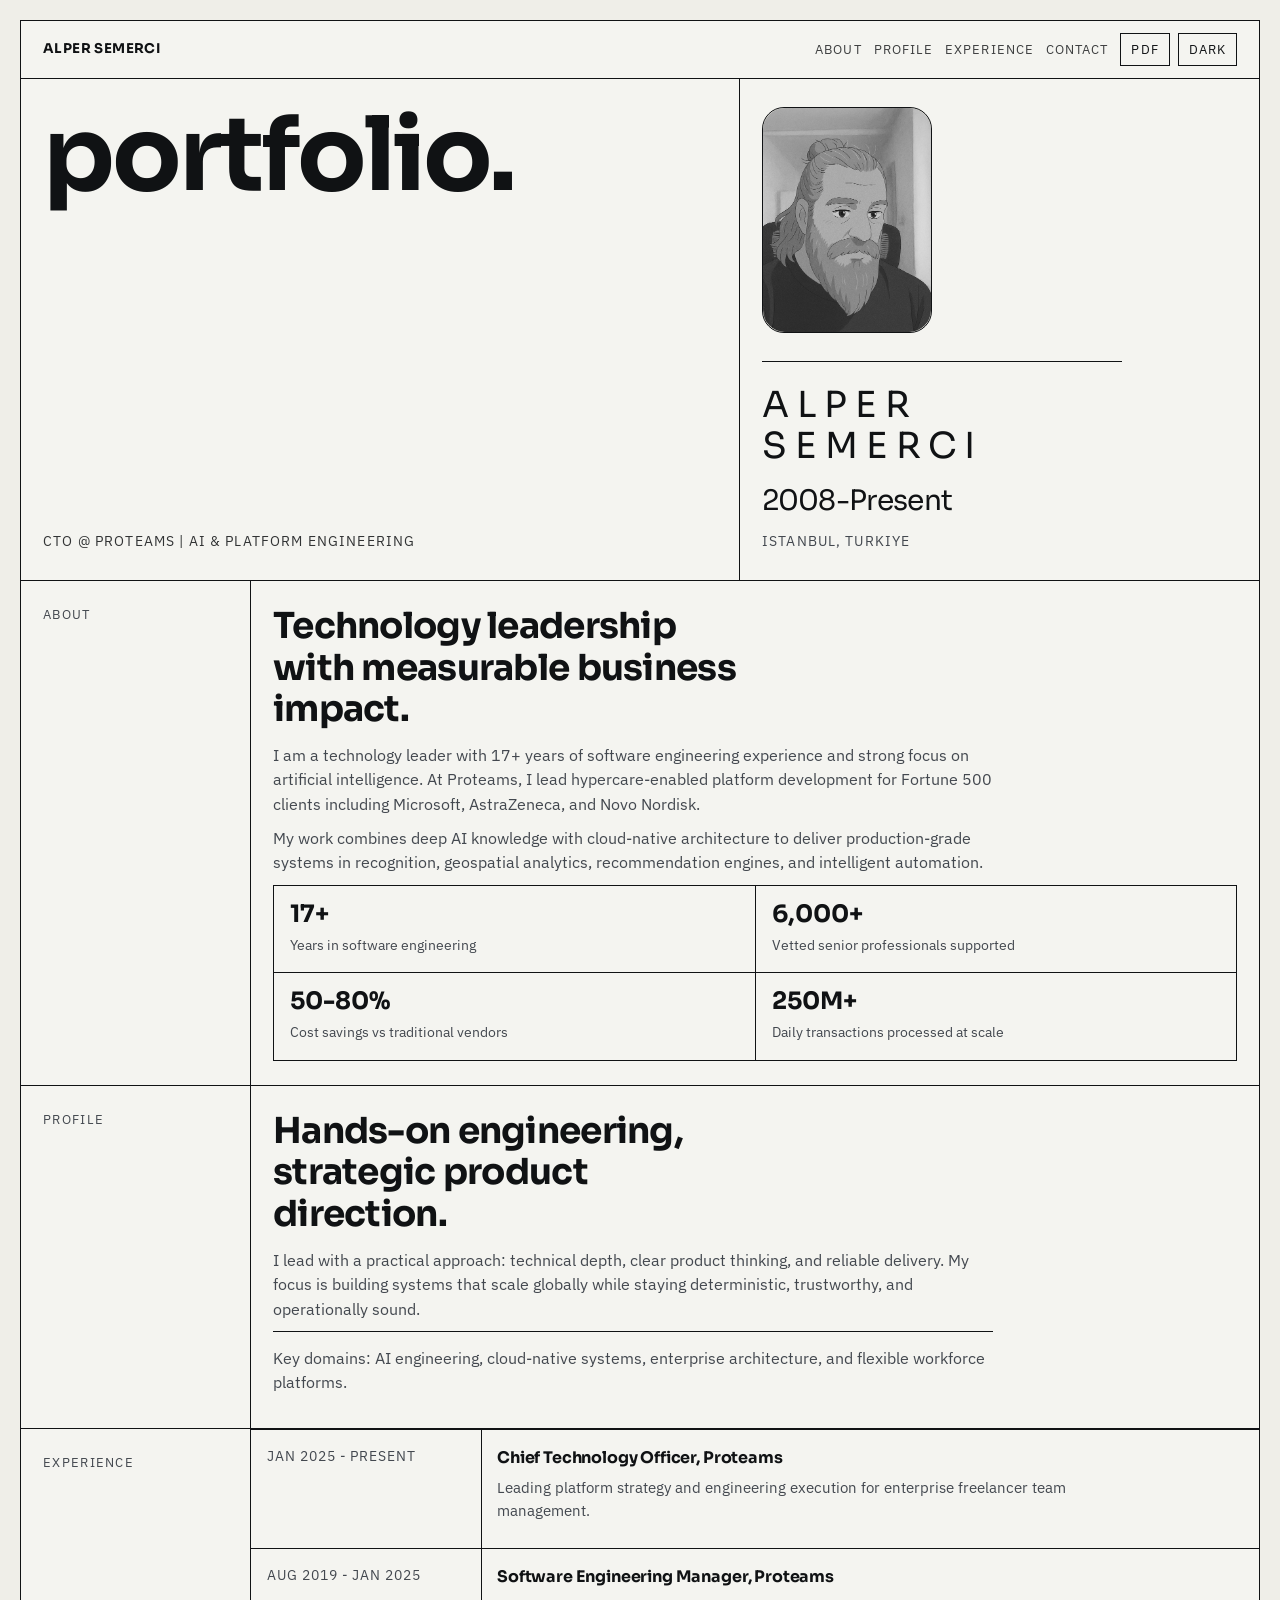
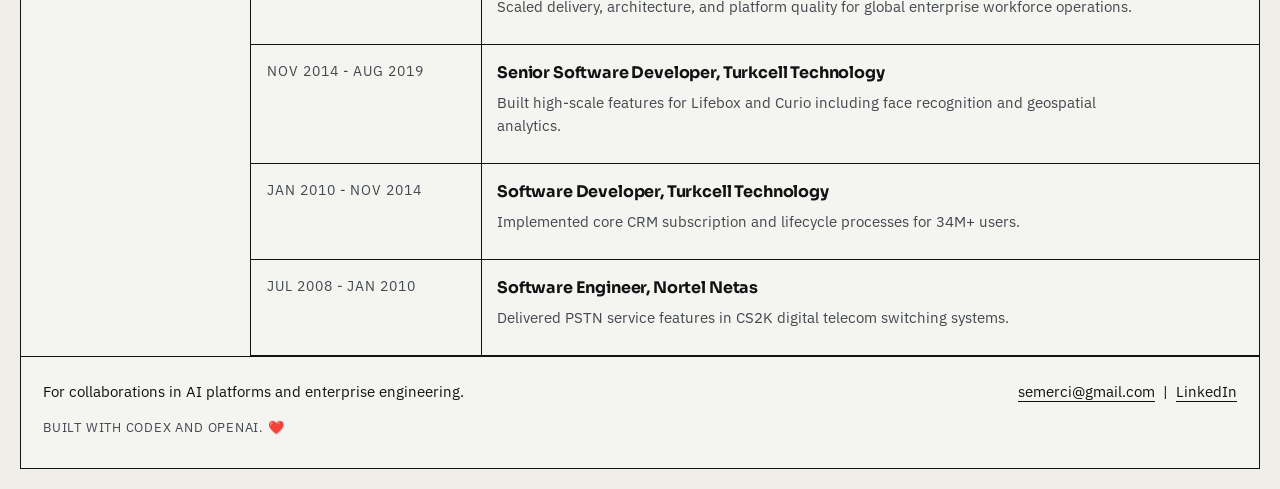
==== index.html @ f52d8f0b "feat: Add PDF download button and enhance print styles for better layout" ====
<!doctype html>
<html lang="en">
<head>
  <meta charset="UTF-8" />
  <meta name="viewport" content="width=device-width, initial-scale=1.0" />
  <title>Alper Semerci | Portfolio</title>
  <meta name="description" content="Minimal portfolio of Alper Semerci, CTO at Proteams." />
  <link rel="preconnect" href="https://fonts.googleapis.com" />
  <link rel="preconnect" href="https://fonts.gstatic.com" crossorigin />
  <link href="https://fonts.googleapis.com/css2?family=Sora:wght@400;600;700;800&family=IBM+Plex+Sans:wght@400;500;600&display=swap" rel="stylesheet" />
  <style>
    :root {
      color-scheme: light;
      --bg: #efeee8;
      --ink: #101214;
      --muted: #43484f;
      --line: #101214;
      --panel: rgba(255, 255, 255, 0.32);
      --photo-bg: #d5d4ce;
      --max: 1280px;
      --pad: 22px;
    }

    html[data-theme="dark"] {
      color-scheme: dark;
      --bg: #1a1d21;
      --ink: #f2f3f5;
      --muted: #c1c7d0;
      --line: rgba(242, 243, 245, 0.78);
      --panel: rgba(31, 34, 38, 0.9);
      --photo-bg: #2a2f35;
    }

    * {
      box-sizing: border-box;
      margin: 0;
      padding: 0;
      border-radius: 0 !important;
    }

    html,
    body {
      scroll-behavior: smooth;
    }

    body {
      background: var(--bg);
      color: var(--ink);
      font-family: "IBM Plex Sans", sans-serif;
      line-height: 1.55;
      padding: 20px;
      transition: background-color 0.25s ease, color 0.25s ease;
    }

    a {
      color: inherit;
    }

    .site {
      max-width: var(--max);
      margin: 0 auto;
      border: 1px solid var(--line);
      background: var(--panel);
      transition: background-color 0.25s ease, border-color 0.25s ease;
    }

    .topbar {
      display: flex;
      justify-content: space-between;
      align-items: center;
      gap: 14px;
      border-bottom: 1px solid var(--line);
      padding: 12px var(--pad);
      font-size: 0.84rem;
      text-transform: uppercase;
      letter-spacing: 0.08em;
      transition: border-color 0.25s ease;
    }

    .brand {
      font-family: "Sora", sans-serif;
      font-weight: 700;
      letter-spacing: 0.03em;
    }

    .topbar-right {
      display: flex;
      align-items: center;
      gap: 12px;
      flex-wrap: wrap;
      justify-content: flex-end;
    }

    .topbar-actions {
      display: flex;
      align-items: center;
      gap: 8px;
    }

    .nav {
      display: flex;
      gap: 12px;
      flex-wrap: wrap;
    }

    .nav a {
      text-decoration: none;
      opacity: 0.8;
    }

    .nav a:hover {
      opacity: 1;
      text-decoration: underline;
      text-underline-offset: 4px;
    }

    .theme-toggle {
      border: 1px solid var(--line);
      background: transparent;
      color: var(--ink);
      font: inherit;
      text-transform: uppercase;
      letter-spacing: 0.08em;
      padding: 5px 10px;
      cursor: pointer;
      transition: opacity 0.2s ease, border-color 0.25s ease, color 0.25s ease;
    }

    .theme-toggle:hover {
      opacity: 0.72;
    }

    .hero {
      display: grid;
      grid-template-columns: 58% 42%;
      min-height: clamp(420px, 54vh, 620px);
    }

    .hero-left,
    .hero-right {
      padding: 28px var(--pad);
      display: flex;
      flex-direction: column;
    }

    .hero-left {
      justify-content: space-between;
      gap: 20px;
    }

    .hero-title {
      font-family: "Sora", sans-serif;
      font-size: clamp(2.9rem, 8vw, 7.2rem);
      line-height: 0.95;
      letter-spacing: -0.03em;
      max-width: 7ch;
    }

    .hero-sub {
      font-size: 0.9rem;
      text-transform: uppercase;
      letter-spacing: 0.08em;
      opacity: 0.85;
    }

    .hero-right {
      border-left: 1px solid var(--line);
      justify-content: flex-start;
      gap: 28px;
      transition: border-color 0.25s ease;
    }

    .hero-photo {
      width: min(170px, 100%);
      border: 1px solid var(--line);
      background: var(--photo-bg);
      margin: 0;
      overflow: hidden;
      border-radius: 22px !important;
      transition: border-color 0.25s ease, background-color 0.25s ease;
    }

    .hero-photo img {
      display: block;
      width: 100%;
      aspect-ratio: 3 / 4;
      object-fit: cover;
      filter: grayscale(100%);
      cursor: pointer;
      border-radius: 22px !important;
    }

    .hero-meta {
      border-top: 1px solid var(--line);
      padding-top: 22px;
      width: min(360px, 100%);
      transition: border-color 0.25s ease;
    }

    .hero-name {
      font-family: "Sora", sans-serif;
      font-size: clamp(1.4rem, 2.8vw, 2.35rem);
      line-height: 1.16;
      letter-spacing: 0.22em;
      margin-bottom: 12px;
    }

    .hero-years {
      font-family: "Sora", sans-serif;
      font-size: clamp(1.4rem, 2.2vw, 2rem);
      margin-bottom: 8px;
      letter-spacing: -0.03em;
    }

    .hero-loc {
      font-size: 0.88rem;
      text-transform: uppercase;
      letter-spacing: 0.08em;
      color: var(--muted);
      transition: color 0.25s ease;
    }

    .section {
      border-top: 1px solid var(--line);
      display: grid;
      grid-template-columns: 230px 1fr;
      min-height: 220px;
      transition: border-color 0.25s ease;
    }

    .section-label {
      border-right: 1px solid var(--line);
      padding: 24px var(--pad);
      font-size: 0.82rem;
      text-transform: uppercase;
      letter-spacing: 0.1em;
      color: var(--muted);
      transition: border-color 0.25s ease, color 0.25s ease;
    }

    .section-content {
      padding: 24px var(--pad);
    }

    .section-content h2 {
      font-family: "Sora", sans-serif;
      font-size: clamp(1.3rem, 2.8vw, 2.4rem);
      line-height: 1.15;
      margin-bottom: 14px;
      letter-spacing: -0.02em;
      max-width: 18ch;
    }

    .section-content p {
      max-width: 72ch;
      color: var(--muted);
      margin-bottom: 10px;
      font-size: 0.98rem;
      transition: color 0.25s ease;
    }

    .photo-note {
      border-top: 1px solid var(--line);
      padding-top: 14px;
      font-size: 0.92rem;
      color: var(--muted);
      transition: border-color 0.25s ease, color 0.25s ease;
    }

    .impact {
      display: grid;
      grid-template-columns: repeat(2, minmax(0, 1fr));
      border-left: 1px solid var(--line);
      border-top: 1px solid var(--line);
      margin-top: 8px;
      transition: border-color 0.25s ease;
    }

    .impact div {
      border-right: 1px solid var(--line);
      border-bottom: 1px solid var(--line);
      padding: 16px;
      transition: border-color 0.25s ease;
    }

    .impact strong {
      display: block;
      font-family: "Sora", sans-serif;
      font-size: 1.5rem;
      line-height: 1;
      margin-bottom: 6px;
    }

    .impact span {
      font-size: 0.87rem;
      color: var(--muted);
      transition: color 0.25s ease;
    }

    .timeline {
      border-top: 1px solid var(--line);
      position: relative;
      transition: border-color 0.25s ease;
    }

    .timeline::before {
      content: "";
      position: absolute;
      top: 0;
      bottom: 0;
      left: 230px;
      width: 1px;
      background: var(--line);
      pointer-events: none;
      transition: background-color 0.25s ease;
    }

    .job {
      display: grid;
      grid-template-columns: 230px 1fr;
      border-bottom: 1px solid var(--line);
      transition: border-color 0.25s ease;
    }

    .job-time {
      padding: 16px;
      font-size: 0.85rem;
      color: var(--muted);
      text-transform: uppercase;
      letter-spacing: 0.07em;
      transition: border-color 0.25s ease, color 0.25s ease;
    }

    .job-body {
      padding: 16px;
    }

    .job-body h3 {
      font-family: "Sora", sans-serif;
      font-size: 1rem;
      margin-bottom: 5px;
      letter-spacing: -0.01em;
    }

    .job-body p {
      color: var(--muted);
      font-size: 0.93rem;
      transition: color 0.25s ease;
    }

    .footer {
      border-top: 1px solid var(--line);
      padding: 24px var(--pad) 30px;
      display: flex;
      justify-content: space-between;
      gap: 10px;
      flex-wrap: wrap;
      font-size: 0.92rem;
      transition: border-color 0.25s ease;
    }

    .footer a {
      text-decoration: none;
      border-bottom: 1px solid var(--line);
      transition: border-color 0.25s ease;
    }

    .footer a:hover {
      opacity: 0.7;
    }

    .footer-note {
      width: 100%;
      margin-top: 4px;
      font-size: 0.82rem;
      color: var(--muted);
      text-transform: uppercase;
      letter-spacing: 0.06em;
      transition: color 0.25s ease;
    }

    @media (max-width: 980px) {
      .hero {
        grid-template-columns: 1fr;
      }

      .hero-right {
        border-left: 0;
        border-top: 1px solid var(--line);
        min-height: auto;
        align-items: flex-start;
      }

      .hero-photo {
        width: min(150px, 100%);
        margin-bottom: 18px;
      }

      .section {
        grid-template-columns: 1fr;
      }

      .section-label {
        border-right: 0;
        border-bottom: 1px solid var(--line);
      }

      .job {
        grid-template-columns: 1fr;
      }

      .timeline::before {
        display: none;
      }

      .job-time {
        border-right: 0;
        border-bottom: 1px solid var(--line);
      }
    }

    @media (max-width: 640px) {
      body {
        padding: 10px;
      }

      .topbar {
        flex-direction: column;
        align-items: flex-start;
      }

      .topbar-right {
        width: 100%;
        justify-content: space-between;
      }

      .impact {
        grid-template-columns: 1fr;
      }

      .hero-title {
        max-width: 10ch;
      }
    }

    @media print {
      :root,
      html[data-theme="dark"] {
        --bg: #ffffff;
        --ink: #000000;
        --muted: #2b2f33;
        --line: #000000;
        --panel: #ffffff;
        --photo-bg: #ffffff;
      }

      body {
        padding: 0;
        background: #ffffff;
      }

      .site {
        max-width: none;
        border: 0;
        background: #ffffff;
      }

      .topbar-right {
        display: none;
      }

      .section {
        break-inside: avoid-page;
        page-break-inside: avoid;
      }

      .section-label {
        break-after: avoid-page;
        page-break-after: avoid;
      }

      .section-content {
        break-before: avoid-page;
        page-break-before: avoid;
      }

      #about {
        break-before: page;
        page-break-before: always;
      }
    }
  </style>
</head>
<body>
  <main class="site">
    <header class="topbar">
      <div class="brand">Alper Semerci</div>
      <div class="topbar-right">
        <nav class="nav" aria-label="Main navigation">
          <a href="#about">About</a>
          <a href="#profile">Profile</a>
          <a href="#experience">Experience</a>
          <a href="#contact">Contact</a>
        </nav>
        <div class="topbar-actions">
          <button id="pdf-download" class="theme-toggle" type="button" aria-label="Download portfolio as PDF">PDF</button>
          <button id="theme-toggle" class="theme-toggle" type="button" aria-label="Switch theme">Dark</button>
        </div>
      </div>
    </header>

    <section class="hero" id="top">
      <div class="hero-left">
        <h1 class="hero-title">portfolio.</h1>
        <p class="hero-sub">CTO @ Proteams | AI & Platform Engineering</p>
      </div>
      <div class="hero-right">
        <figure class="hero-photo">
          <img id="profile-image" src="2F1B37AD4236.PNG" data-reveal-src="1689332889717.jpg" alt="Profile photo of Alper Semerci" />
        </figure>
        <div class="hero-meta">
          <p class="hero-name">ALPER<br/>SEMERCI</p>
          <p class="hero-years">2008-Present</p>
          <p class="hero-loc">Istanbul, Turkiye</p>
        </div>
      </div>
    </section>

    <section class="section" id="about">
      <div class="section-label">About</div>
      <div class="section-content">
        <h2>Technology leadership with measurable business impact.</h2>
        <p>
          I am a technology leader with 17+ years of software engineering experience and strong focus on artificial intelligence.
          At Proteams, I lead hypercare-enabled platform development for Fortune 500 clients including Microsoft, AstraZeneca, and Novo Nordisk.
        </p>
        <p>
          My work combines deep AI knowledge with cloud-native architecture to deliver production-grade systems in recognition,
          geospatial analytics, recommendation engines, and intelligent automation.
        </p>
        <div class="impact" aria-label="Key impact metrics">
          <div><strong>17+</strong><span>Years in software engineering</span></div>
          <div><strong>6,000+</strong><span>Vetted senior professionals supported</span></div>
          <div><strong>50-80%</strong><span>Cost savings vs traditional vendors</span></div>
          <div><strong>250M+</strong><span>Daily transactions processed at scale</span></div>
        </div>
      </div>
    </section>

    <section class="section" id="profile">
      <div class="section-label">Profile</div>
      <div class="section-content">
        <h2>Hands-on engineering, strategic product direction.</h2>
        <p>
          I lead with a practical approach: technical depth, clear product thinking, and reliable delivery.
          My focus is building systems that scale globally while staying deterministic, trustworthy, and operationally sound.
        </p>
        <p class="photo-note">
          Key domains: AI engineering, cloud-native systems, enterprise architecture, and flexible workforce platforms.
        </p>
      </div>
    </section>

    <section class="section" id="experience">
      <div class="section-label">Experience</div>
      <div class="section-content" style="padding:0;">
        <div class="timeline">
          <article class="job">
            <div class="job-time">Jan 2025 - Present</div>
            <div class="job-body">
              <h3>Chief Technology Officer, Proteams</h3>
              <p>Leading platform strategy and engineering execution for enterprise freelancer team management.</p>
            </div>
          </article>
          <article class="job">
            <div class="job-time">Aug 2019 - Jan 2025</div>
            <div class="job-body">
              <h3>Software Engineering Manager, Proteams</h3>
              <p>Scaled delivery, architecture, and platform quality for global enterprise workforce operations.</p>
            </div>
          </article>
          <article class="job">
            <div class="job-time">Nov 2014 - Aug 2019</div>
            <div class="job-body">
              <h3>Senior Software Developer, Turkcell Technology</h3>
              <p>Built high-scale features for Lifebox and Curio including face recognition and geospatial analytics.</p>
            </div>
          </article>
          <article class="job">
            <div class="job-time">Jan 2010 - Nov 2014</div>
            <div class="job-body">
              <h3>Software Developer, Turkcell Technology</h3>
              <p>Implemented core CRM subscription and lifecycle processes for 34M+ users.</p>
            </div>
          </article>
          <article class="job">
            <div class="job-time">Jul 2008 - Jan 2010</div>
            <div class="job-body">
              <h3>Software Engineer, Nortel Netas</h3>
              <p>Delivered PSTN service features in CS2K digital telecom switching systems.</p>
            </div>
          </article>
        </div>
      </div>
    </section>

    <footer class="footer" id="contact">
      <p>For collaborations in AI platforms and enterprise engineering.</p>
      <p>
        <a href="mailto:semerci@gmail.com">semerci@gmail.com</a>
        &nbsp;|&nbsp;
        <a href="https://www.linkedin.com/in/alper-semerci" target="_blank" rel="noreferrer">LinkedIn</a>
      </p>
      <p class="footer-note">Built with Codex and OpenAI. <span style="color:#e02424;">❤️</span></p>
    </footer>
  </main>

  <script>
    (function () {
      var storageKey = "portfolio-theme";
      var root = document.documentElement;
      var toggle = document.getElementById("theme-toggle");
      var pdfDownload = document.getElementById("pdf-download");

      var getSystemTheme = function () {
        return window.matchMedia("(prefers-color-scheme: dark)").matches ? "dark" : "light";
      };

      var getSavedTheme = function () {
        try {
          return localStorage.getItem(storageKey);
        } catch (error) {
          return null;
        }
      };

      var setSavedTheme = function (theme) {
        try {
          localStorage.setItem(storageKey, theme);
        } catch (error) {
          // Ignore storage issues in private browsing or restricted environments.
        }
      };

      var applyTheme = function (theme) {
        root.setAttribute("data-theme", theme);
        if (toggle) {
          var nextTheme = theme === "dark" ? "light" : "dark";
          toggle.textContent = nextTheme;
          toggle.setAttribute("aria-label", "Switch to " + nextTheme + " theme");
        }
      };

      var initialTheme = getSavedTheme() || getSystemTheme();
      applyTheme(initialTheme);

      if (toggle) {
        toggle.addEventListener("click", function () {
          var currentTheme = root.getAttribute("data-theme") || "light";
          var nextTheme = currentTheme === "dark" ? "light" : "dark";
          applyTheme(nextTheme);
          setSavedTheme(nextTheme);
        });
      }

      if (pdfDownload) {
        pdfDownload.addEventListener("click", function () {
          var originalTitle = document.title;
          document.title = "Alper-Semerci-Portfolio";
          window.print();
          window.setTimeout(function () {
            document.title = originalTitle;
          }, 250);
        });
      }

      var profileImage = document.getElementById("profile-image");
      if (profileImage) {
        var originalSrc = profileImage.getAttribute("src");
        var revealSrc = profileImage.getAttribute("data-reveal-src");

        profileImage.addEventListener("click", function () {
          if (!revealSrc) {
            return;
          }

          var currentSrc = profileImage.getAttribute("src");
          var nextSrc = currentSrc === revealSrc ? originalSrc : revealSrc;
          profileImage.setAttribute("src", nextSrc);
        });
      }

      var devToolsOpen = false;

      var isDevToolsOpen = function () {
        var widthGap = window.outerWidth - window.innerWidth > 160;
        var heightGap = window.outerHeight - window.innerHeight > 160;
        return widthGap || heightGap;
      };

      var logDevToolsMessage = function () {
        if (!window.console || typeof console.log !== "function") {
          return;
        }

        console.log(
          "%cHey, these aren't the droids you're looking for.",
          "font-size:16px;font-weight:800;color:#f8fafc;background:linear-gradient(90deg,#7c3aed,#2563eb,#06b6d4);padding:6px 10px;"
        );
        console.log(
          "%c42%c is the \"Answer to the Ultimate Question of Life, the Universe, and Everything\"",
          "font-size:22px;font-weight:900;color:#ef4444;",
          "font-size:14px;font-weight:700;color:#22c55e;"
        );
      };

      var checkDevTools = function () {
        var open = isDevToolsOpen();
        if (open && !devToolsOpen) {
          logDevToolsMessage();
        }
        devToolsOpen = open;
      };

      window.addEventListener("resize", checkDevTools);
      window.setInterval(checkDevTools, 900);
      checkDevTools();
    })();
  </script>
</body>
</html>
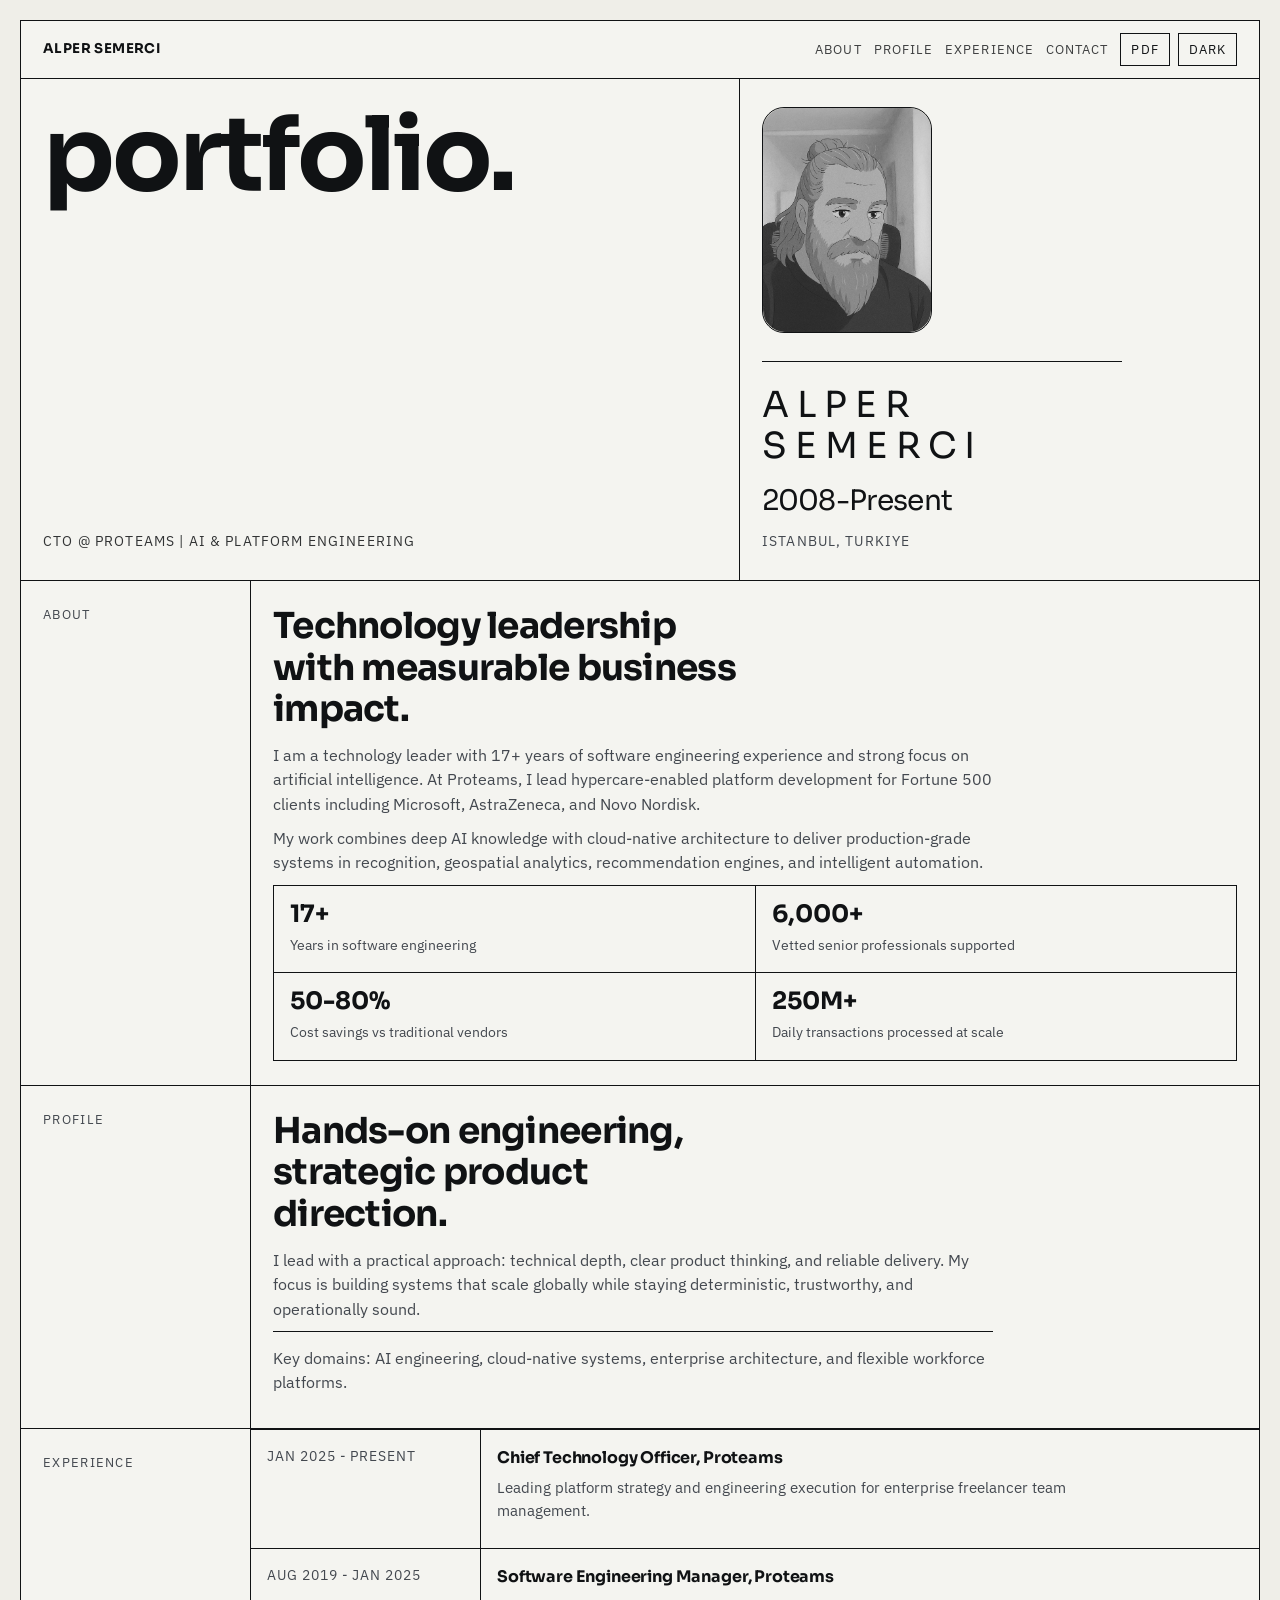
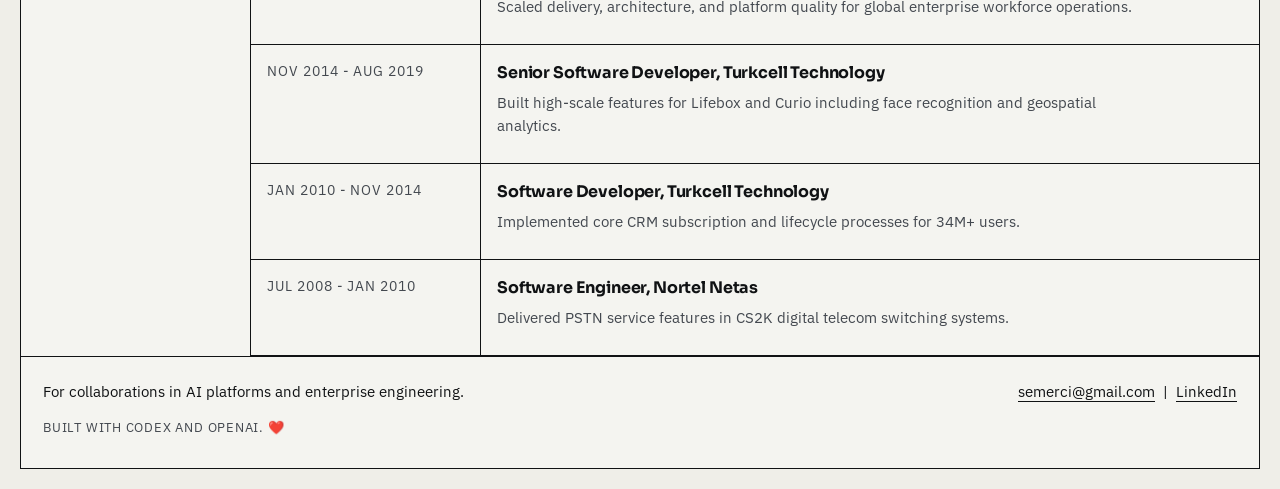
==== commit d5d73600: "refactor: Simplify timeline layout and enhance job section styling" ====
--- a/index.html
+++ b/index.html
@@ -299,30 +299,18 @@
 
     .timeline {
       border-top: 1px solid var(--line);
-      position: relative;
-      transition: border-color 0.25s ease;
-    }
-
-    .timeline::before {
-      content: "";
-      position: absolute;
-      top: 0;
-      bottom: 0;
-      left: 230px;
-      width: 1px;
-      background: var(--line);
-      pointer-events: none;
-      transition: background-color 0.25s ease;
+      transition: border-color 0.25s ease;
     }
 
     .job {
       display: grid;
       grid-template-columns: 230px 1fr;
+      transition: color 0.25s ease;
+    }
+
+    .job-time {
+      border-right: 1px solid var(--line);
       border-bottom: 1px solid var(--line);
-      transition: border-color 0.25s ease;
-    }
-
-    .job-time {
       padding: 16px;
       font-size: 0.85rem;
       color: var(--muted);
@@ -332,7 +320,9 @@
     }
 
     .job-body {
+      border-bottom: 1px solid var(--line);
       padding: 16px;
+      transition: border-color 0.25s ease;
     }
 
     .job-body h3 {
@@ -407,10 +397,6 @@
 
       .job {
         grid-template-columns: 1fr;
-      }
-
-      .timeline::before {
-        display: none;
       }
 
       .job-time {
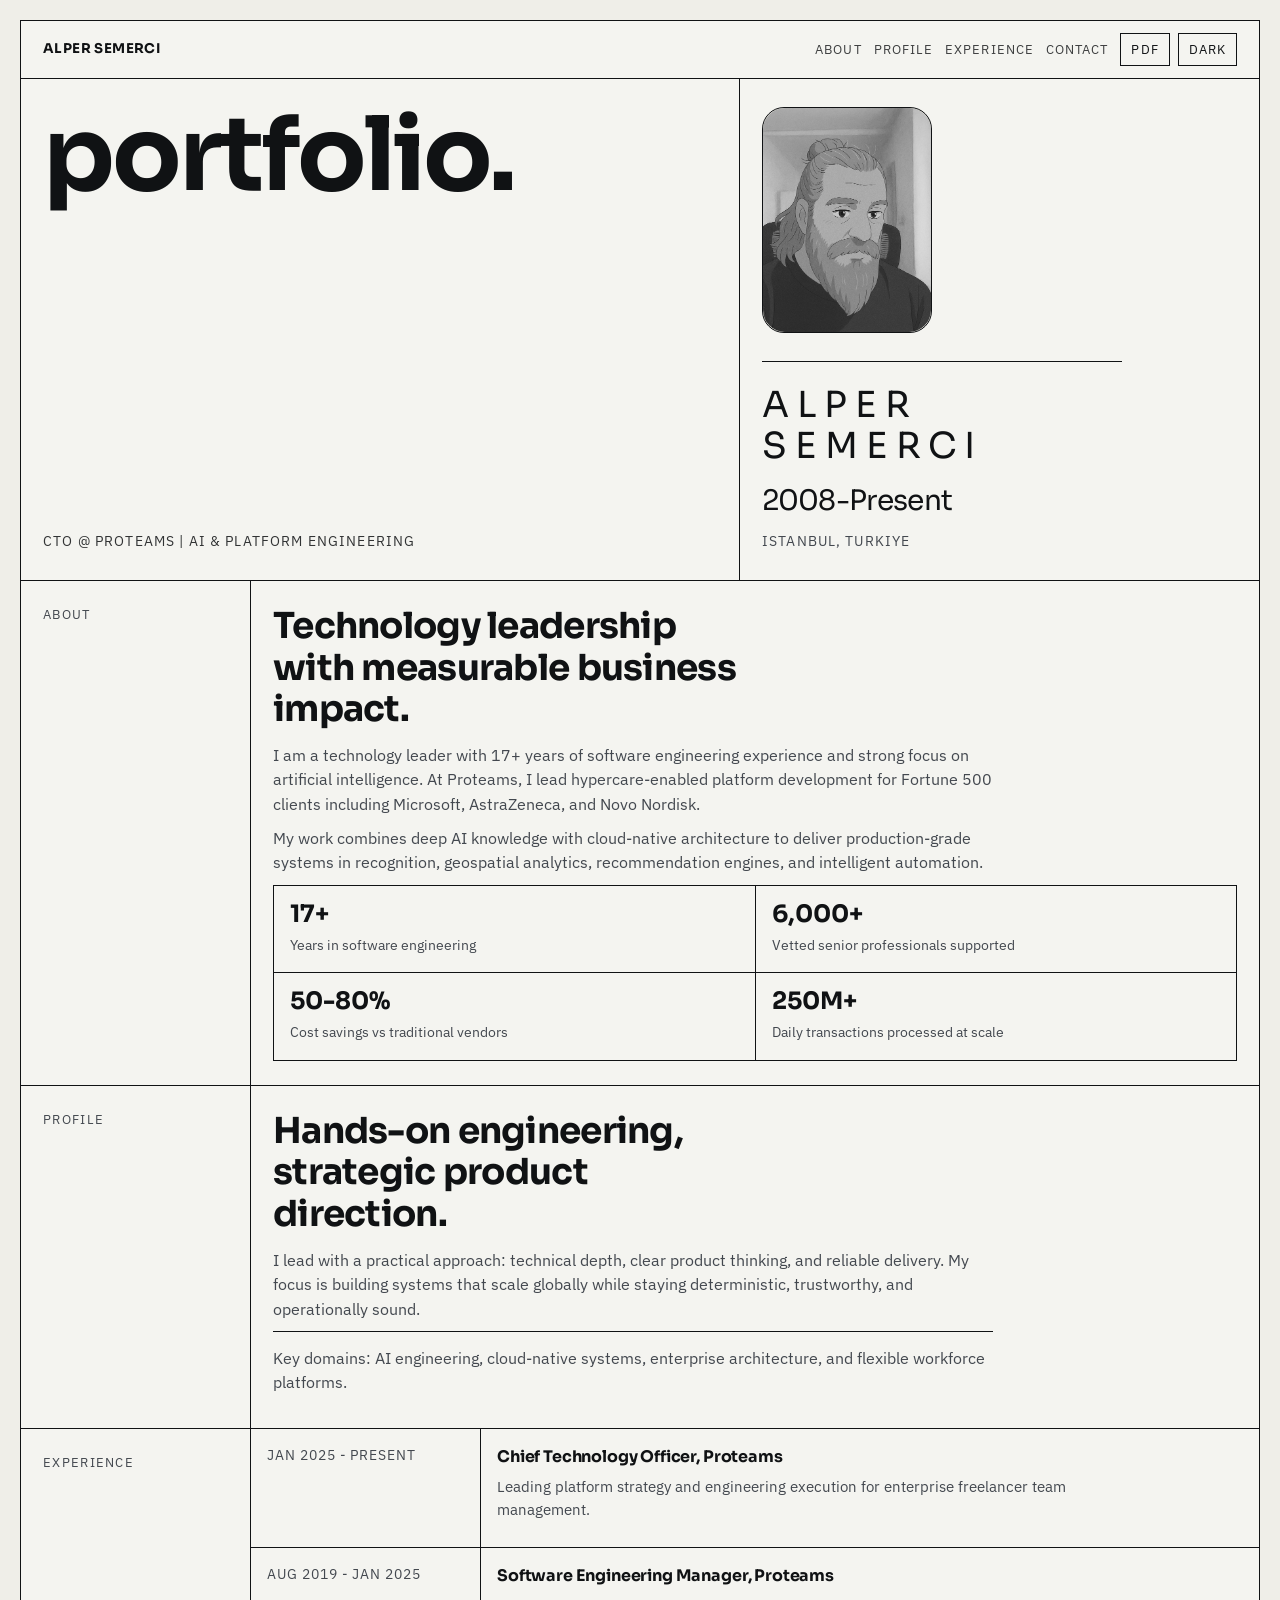
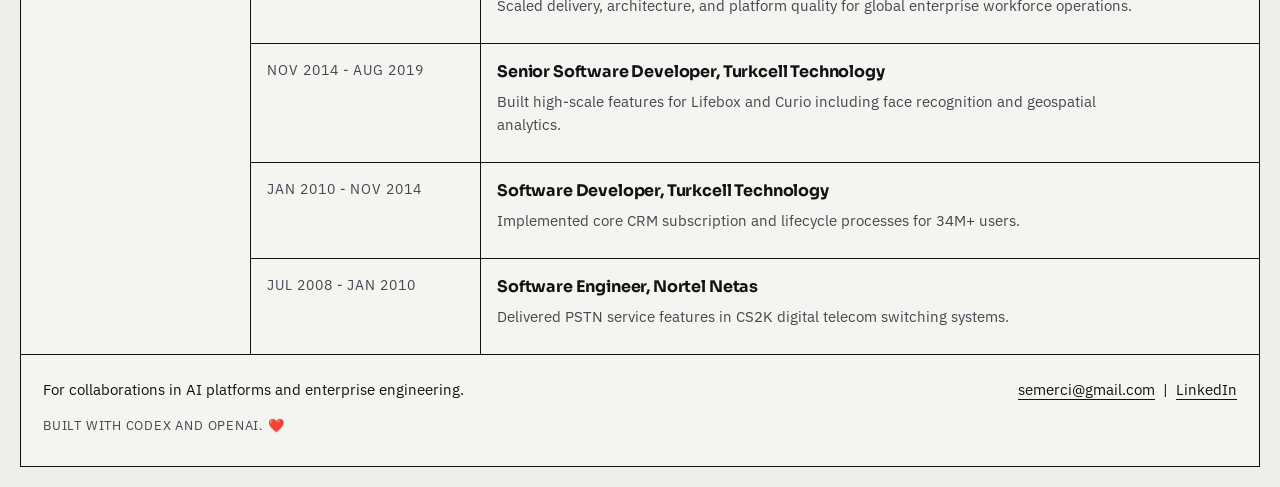
==== commit e7ed63cd: "refactor: Update timeline transition and adjust job section styling" ====
--- a/index.html
+++ b/index.html
@@ -298,8 +298,7 @@
     }
 
     .timeline {
-      border-top: 1px solid var(--line);
-      transition: border-color 0.25s ease;
+      transition: color 0.25s ease;
     }
 
     .job {
@@ -323,6 +322,11 @@
       border-bottom: 1px solid var(--line);
       padding: 16px;
       transition: border-color 0.25s ease;
+    }
+
+    .job:last-child .job-time,
+    .job:last-child .job-body {
+      border-bottom: 0;
     }
 
     .job-body h3 {
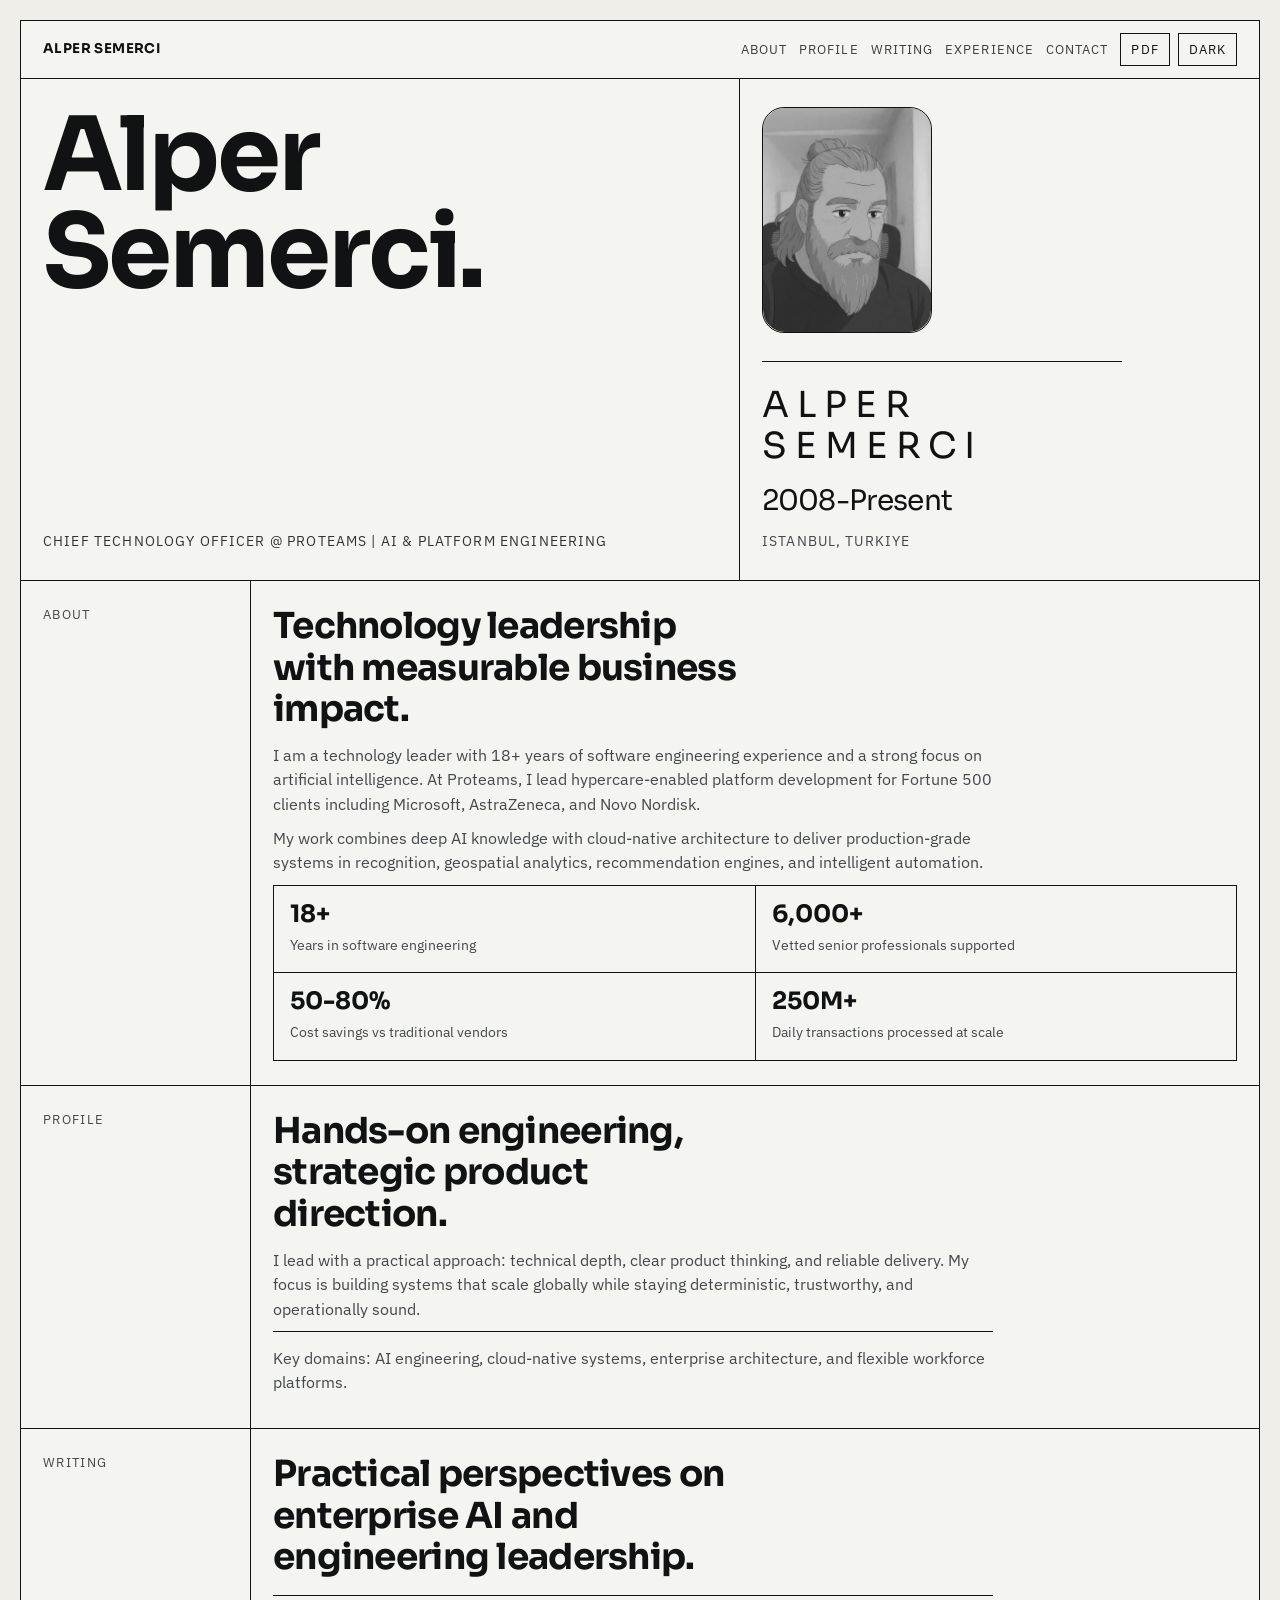
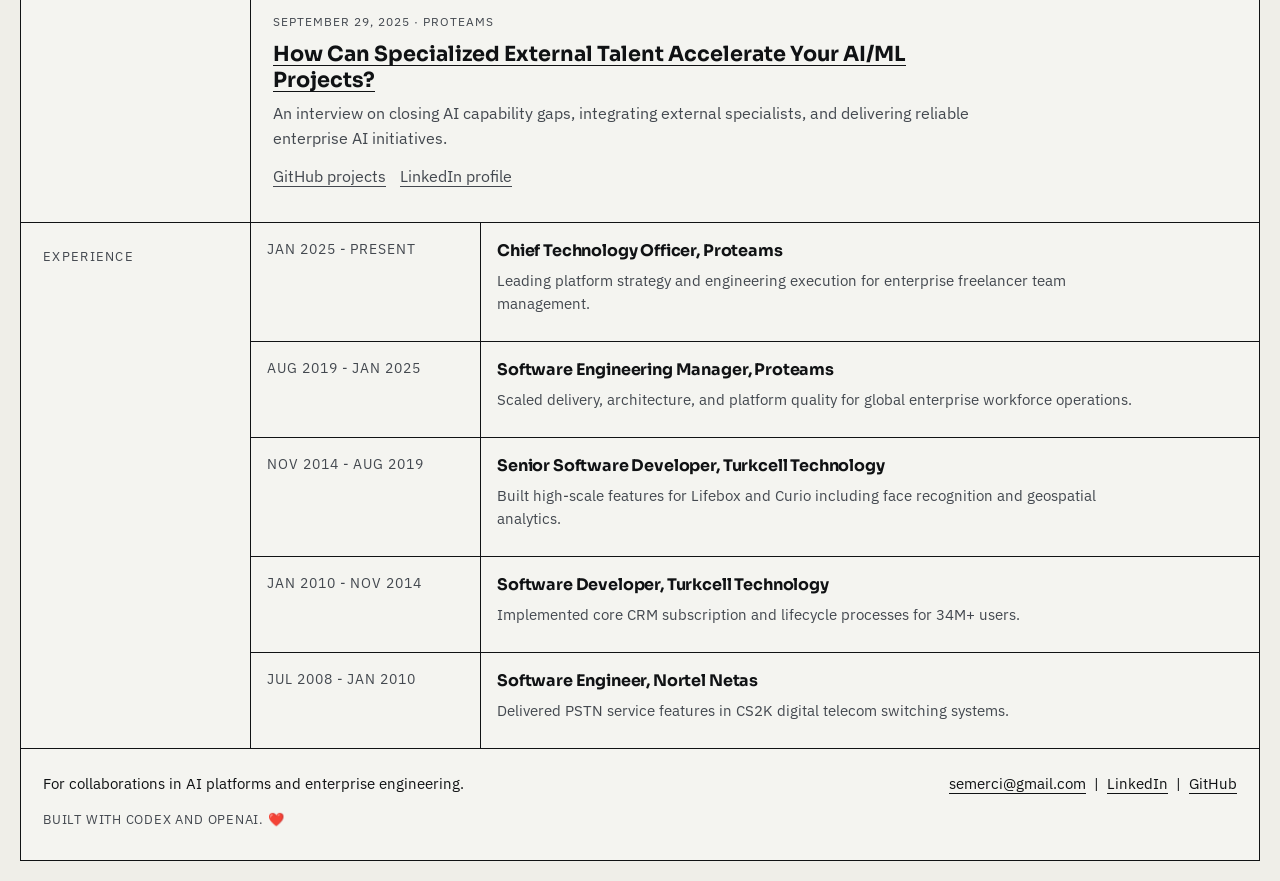
==== commit f486f0bd: "Improve portfolio SEO, metadata, and content" ====
--- a/index.html
+++ b/index.html
@@ -3,11 +3,110 @@
 <head>
   <meta charset="UTF-8" />
   <meta name="viewport" content="width=device-width, initial-scale=1.0" />
-  <title>Alper Semerci | Portfolio</title>
-  <meta name="description" content="Minimal portfolio of Alper Semerci, CTO at Proteams." />
+  <title>Alper Semerci | CTO &amp; AI Platform Engineering Leader</title>
+  <meta name="description" content="Alper Semerci is CTO at Proteams with 18+ years in AI engineering, cloud-native systems, enterprise architecture, and scalable platform delivery." />
+  <meta name="author" content="Alper Semerci" />
+  <meta name="robots" content="index, follow, max-snippet:-1, max-image-preview:large, max-video-preview:-1" />
+  <meta name="theme-color" content="#efeee8" media="(prefers-color-scheme: light)" />
+  <meta name="theme-color" content="#1a1d21" media="(prefers-color-scheme: dark)" />
+  <link rel="canonical" href="https://alpersemerci.com/" />
+  <link rel="icon" href="/favicon.svg" type="image/svg+xml" />
+
+  <meta property="og:type" content="website" />
+  <meta property="og:locale" content="en_US" />
+  <meta property="og:site_name" content="Alper Semerci" />
+  <meta property="og:title" content="Alper Semerci | CTO &amp; AI Platform Engineering Leader" />
+  <meta property="og:description" content="CTO at Proteams with 18+ years in AI engineering, cloud-native systems, enterprise architecture, and scalable platform delivery." />
+  <meta property="og:url" content="https://alpersemerci.com/" />
+  <meta property="og:image" content="https://alpersemerci.com/alper-semerci-og.jpg" />
+  <meta property="og:image:secure_url" content="https://alpersemerci.com/alper-semerci-og.jpg" />
+  <meta property="og:image:type" content="image/jpeg" />
+  <meta property="og:image:width" content="1200" />
+  <meta property="og:image:height" content="630" />
+  <meta property="og:image:alt" content="Alper Semerci — CTO and AI Platform Engineering Leader" />
+
+  <meta name="twitter:card" content="summary_large_image" />
+  <meta name="twitter:title" content="Alper Semerci | CTO &amp; AI Platform Engineering Leader" />
+  <meta name="twitter:description" content="CTO at Proteams with 18+ years in AI engineering, cloud-native systems, enterprise architecture, and scalable platform delivery." />
+  <meta name="twitter:image" content="https://alpersemerci.com/alper-semerci-og.jpg" />
+  <meta name="twitter:image:alt" content="Alper Semerci — CTO and AI Platform Engineering Leader" />
+
+  <script type="application/ld+json">
+    {
+      "@context": "https://schema.org",
+      "@graph": [
+        {
+          "@type": "WebSite",
+          "@id": "https://alpersemerci.com/#website",
+          "url": "https://alpersemerci.com/",
+          "name": "Alper Semerci",
+          "description": "The professional portfolio of Alper Semerci, CTO and AI platform engineering leader.",
+          "about": {
+            "@id": "https://alpersemerci.com/#person"
+          }
+        },
+        {
+          "@type": "ProfilePage",
+          "@id": "https://alpersemerci.com/#profile",
+          "url": "https://alpersemerci.com/",
+          "name": "Alper Semerci | CTO & AI Platform Engineering Leader",
+          "isPartOf": {
+            "@id": "https://alpersemerci.com/#website"
+          },
+          "dateModified": "2026-07-25",
+          "mainEntity": {
+            "@id": "https://alpersemerci.com/#person"
+          }
+        },
+        {
+          "@type": "Person",
+          "@id": "https://alpersemerci.com/#person",
+          "name": "Alper Semerci",
+          "url": "https://alpersemerci.com/",
+          "image": {
+            "@type": "ImageObject",
+            "url": "https://alpersemerci.com/alper-semerci-portrait-680.webp",
+            "width": 680,
+            "height": 1020
+          },
+          "jobTitle": "Chief Technology Officer",
+          "description": "Technology leader with 18+ years of experience in AI engineering, cloud-native systems, enterprise architecture, and scalable platform delivery.",
+          "worksFor": {
+            "@type": "Organization",
+            "name": "Proteams",
+            "url": "https://proteams.com/"
+          },
+          "email": "mailto:semerci@gmail.com",
+          "address": {
+            "@type": "PostalAddress",
+            "addressLocality": "Istanbul",
+            "addressCountry": "TR"
+          },
+          "knowsAbout": [
+            "Artificial intelligence engineering",
+            "Platform engineering",
+            "Cloud-native systems",
+            "Enterprise architecture",
+            "AI governance",
+            "Geospatial analytics",
+            "Recommendation systems"
+          ],
+          "sameAs": [
+            "https://www.linkedin.com/in/alper-semerci",
+            "https://github.com/alper-proteams"
+          ],
+          "subjectOf": {
+            "@type": "Article",
+            "headline": "How Can Specialized External Talent Accelerate Your AI/ML Projects?",
+            "url": "https://proteams.com/blog/how-can-specialized-external-talent-accelerate-your-ai-ml-projects/"
+          }
+        }
+      ]
+    }
+  </script>
   <link rel="preconnect" href="https://fonts.googleapis.com" />
   <link rel="preconnect" href="https://fonts.gstatic.com" crossorigin />
-  <link href="https://fonts.googleapis.com/css2?family=Sora:wght@400;600;700;800&family=IBM+Plex+Sans:wght@400;500;600&display=swap" rel="stylesheet" />
+  <link href="https://fonts.googleapis.com/css2?family=Sora:wght@400;600;700;800&amp;family=IBM+Plex+Sans:wght@400;500;600&amp;display=swap" rel="stylesheet" />
   <style>
     :root {
       color-scheme: light;
@@ -183,6 +282,7 @@
     .hero-photo img {
       display: block;
       width: 100%;
+      height: auto;
       aspect-ratio: 3 / 4;
       object-fit: cover;
       filter: grayscale(100%);
@@ -232,6 +332,7 @@
       border-right: 1px solid var(--line);
       padding: 24px var(--pad);
       font-size: 0.82rem;
+      font-weight: 400;
       text-transform: uppercase;
       letter-spacing: 0.1em;
       color: var(--muted);
@@ -340,6 +441,44 @@
       color: var(--muted);
       font-size: 0.93rem;
       transition: color 0.25s ease;
+    }
+
+    .writing-item {
+      max-width: 72ch;
+      border-top: 1px solid var(--line);
+      padding-top: 16px;
+      margin-top: 18px;
+      transition: border-color 0.25s ease;
+    }
+
+    .writing-meta {
+      font-size: 0.78rem !important;
+      text-transform: uppercase;
+      letter-spacing: 0.08em;
+    }
+
+    .writing-item h3 {
+      font-family: "Sora", sans-serif;
+      font-size: clamp(1rem, 2vw, 1.3rem);
+      line-height: 1.25;
+      margin-bottom: 8px;
+    }
+
+    .writing-item h3 a {
+      text-decoration-thickness: 1px;
+      text-underline-offset: 4px;
+    }
+
+    .writing-links {
+      display: flex;
+      gap: 14px;
+      flex-wrap: wrap;
+      margin-top: 14px;
+      font-size: 0.9rem;
+    }
+
+    .writing-links a {
+      text-underline-offset: 4px;
     }
 
     .footer {
@@ -489,6 +628,7 @@
         <nav class="nav" aria-label="Main navigation">
           <a href="#about">About</a>
           <a href="#profile">Profile</a>
+          <a href="#writing">Writing</a>
           <a href="#experience">Experience</a>
           <a href="#contact">Contact</a>
         </nav>
@@ -501,12 +641,26 @@
 
     <section class="hero" id="top">
       <div class="hero-left">
-        <h1 class="hero-title">portfolio.</h1>
-        <p class="hero-sub">CTO @ Proteams | AI & Platform Engineering</p>
+        <h1 class="hero-title">Alper<br/>Semerci.</h1>
+        <p class="hero-sub">Chief Technology Officer @ Proteams | AI &amp; Platform Engineering</p>
       </div>
       <div class="hero-right">
         <figure class="hero-photo">
-          <img id="profile-image" src="2F1B37AD4236.PNG" data-reveal-src="1689332889717.jpg" alt="Profile photo of Alper Semerci" />
+          <img
+            id="profile-image"
+            src="alper-semerci-portrait-340.webp"
+            srcset="alper-semerci-portrait-340.webp 340w, alper-semerci-portrait-680.webp 680w"
+            sizes="(max-width: 980px) 150px, 170px"
+            data-original-src="alper-semerci-portrait-340.webp"
+            data-original-srcset="alper-semerci-portrait-340.webp 340w, alper-semerci-portrait-680.webp 680w"
+            data-reveal-src="alper-semerci-photo-340.webp"
+            data-reveal-srcset="alper-semerci-photo-340.webp 340w, alper-semerci-photo-680.webp 680w"
+            width="680"
+            height="1020"
+            fetchpriority="high"
+            decoding="async"
+            alt="Alper Semerci, CTO at Proteams"
+          />
         </figure>
         <div class="hero-meta">
           <p class="hero-name">ALPER<br/>SEMERCI</p>
@@ -521,7 +675,7 @@
       <div class="section-content">
         <h2>Technology leadership with measurable business impact.</h2>
         <p>
-          I am a technology leader with 17+ years of software engineering experience and strong focus on artificial intelligence.
+          I am a technology leader with 18+ years of software engineering experience and a strong focus on artificial intelligence.
           At Proteams, I lead hypercare-enabled platform development for Fortune 500 clients including Microsoft, AstraZeneca, and Novo Nordisk.
         </p>
         <p>
@@ -529,7 +683,7 @@
           geospatial analytics, recommendation engines, and intelligent automation.
         </p>
         <div class="impact" aria-label="Key impact metrics">
-          <div><strong>17+</strong><span>Years in software engineering</span></div>
+          <div><strong>18+</strong><span>Years in software engineering</span></div>
           <div><strong>6,000+</strong><span>Vetted senior professionals supported</span></div>
           <div><strong>50-80%</strong><span>Cost savings vs traditional vendors</span></div>
           <div><strong>250M+</strong><span>Daily transactions processed at scale</span></div>
@@ -551,8 +705,30 @@
       </div>
     </section>
 
+    <section class="section" id="writing">
+      <div class="section-label">Writing</div>
+      <div class="section-content">
+        <h2>Practical perspectives on enterprise AI and engineering leadership.</h2>
+        <article class="writing-item">
+          <p class="writing-meta"><time datetime="2025-09-29">September 29, 2025</time> · Proteams</p>
+          <h3>
+            <a href="https://proteams.com/blog/how-can-specialized-external-talent-accelerate-your-ai-ml-projects/" target="_blank" rel="noopener noreferrer">
+              How Can Specialized External Talent Accelerate Your AI/ML Projects?
+            </a>
+          </h3>
+          <p>
+            An interview on closing AI capability gaps, integrating external specialists, and delivering reliable enterprise AI initiatives.
+          </p>
+        </article>
+        <p class="writing-links">
+          <a href="https://github.com/alper-proteams" target="_blank" rel="me noopener noreferrer">GitHub projects</a>
+          <a href="https://www.linkedin.com/in/alper-semerci" target="_blank" rel="me noopener noreferrer">LinkedIn profile</a>
+        </p>
+      </div>
+    </section>
+
     <section class="section" id="experience">
-      <div class="section-label">Experience</div>
+      <h2 class="section-label">Experience</h2>
       <div class="section-content" style="padding:0;">
         <div class="timeline">
           <article class="job">
@@ -599,7 +775,9 @@
       <p>
         <a href="mailto:semerci@gmail.com">semerci@gmail.com</a>
         &nbsp;|&nbsp;
-        <a href="https://www.linkedin.com/in/alper-semerci" target="_blank" rel="noreferrer">LinkedIn</a>
+        <a href="https://www.linkedin.com/in/alper-semerci" target="_blank" rel="me noopener noreferrer">LinkedIn</a>
+        &nbsp;|&nbsp;
+        <a href="https://github.com/alper-proteams" target="_blank" rel="me noopener noreferrer">GitHub</a>
       </p>
       <p class="footer-note">Built with Codex and OpenAI. <span style="color:#e02424;">❤️</span></p>
     </footer>
@@ -666,17 +844,28 @@
 
       var profileImage = document.getElementById("profile-image");
       if (profileImage) {
-        var originalSrc = profileImage.getAttribute("src");
+        var originalSrc = profileImage.getAttribute("data-original-src") || profileImage.getAttribute("src");
+        var originalSrcset = profileImage.getAttribute("data-original-srcset");
         var revealSrc = profileImage.getAttribute("data-reveal-src");
+        var revealSrcset = profileImage.getAttribute("data-reveal-srcset");
+        var showingReveal = false;
 
         profileImage.addEventListener("click", function () {
           if (!revealSrc) {
             return;
           }
 
-          var currentSrc = profileImage.getAttribute("src");
-          var nextSrc = currentSrc === revealSrc ? originalSrc : revealSrc;
-          profileImage.setAttribute("src", nextSrc);
+          showingReveal = !showingReveal;
+          profileImage.setAttribute("src", showingReveal ? revealSrc : originalSrc);
+
+          if (originalSrcset && revealSrcset) {
+            profileImage.setAttribute("srcset", showingReveal ? revealSrcset : originalSrcset);
+          }
+
+          profileImage.setAttribute(
+            "alt",
+            showingReveal ? "Photo of Alper Semerci" : "Alper Semerci, CTO at Proteams"
+          );
         });
       }
 
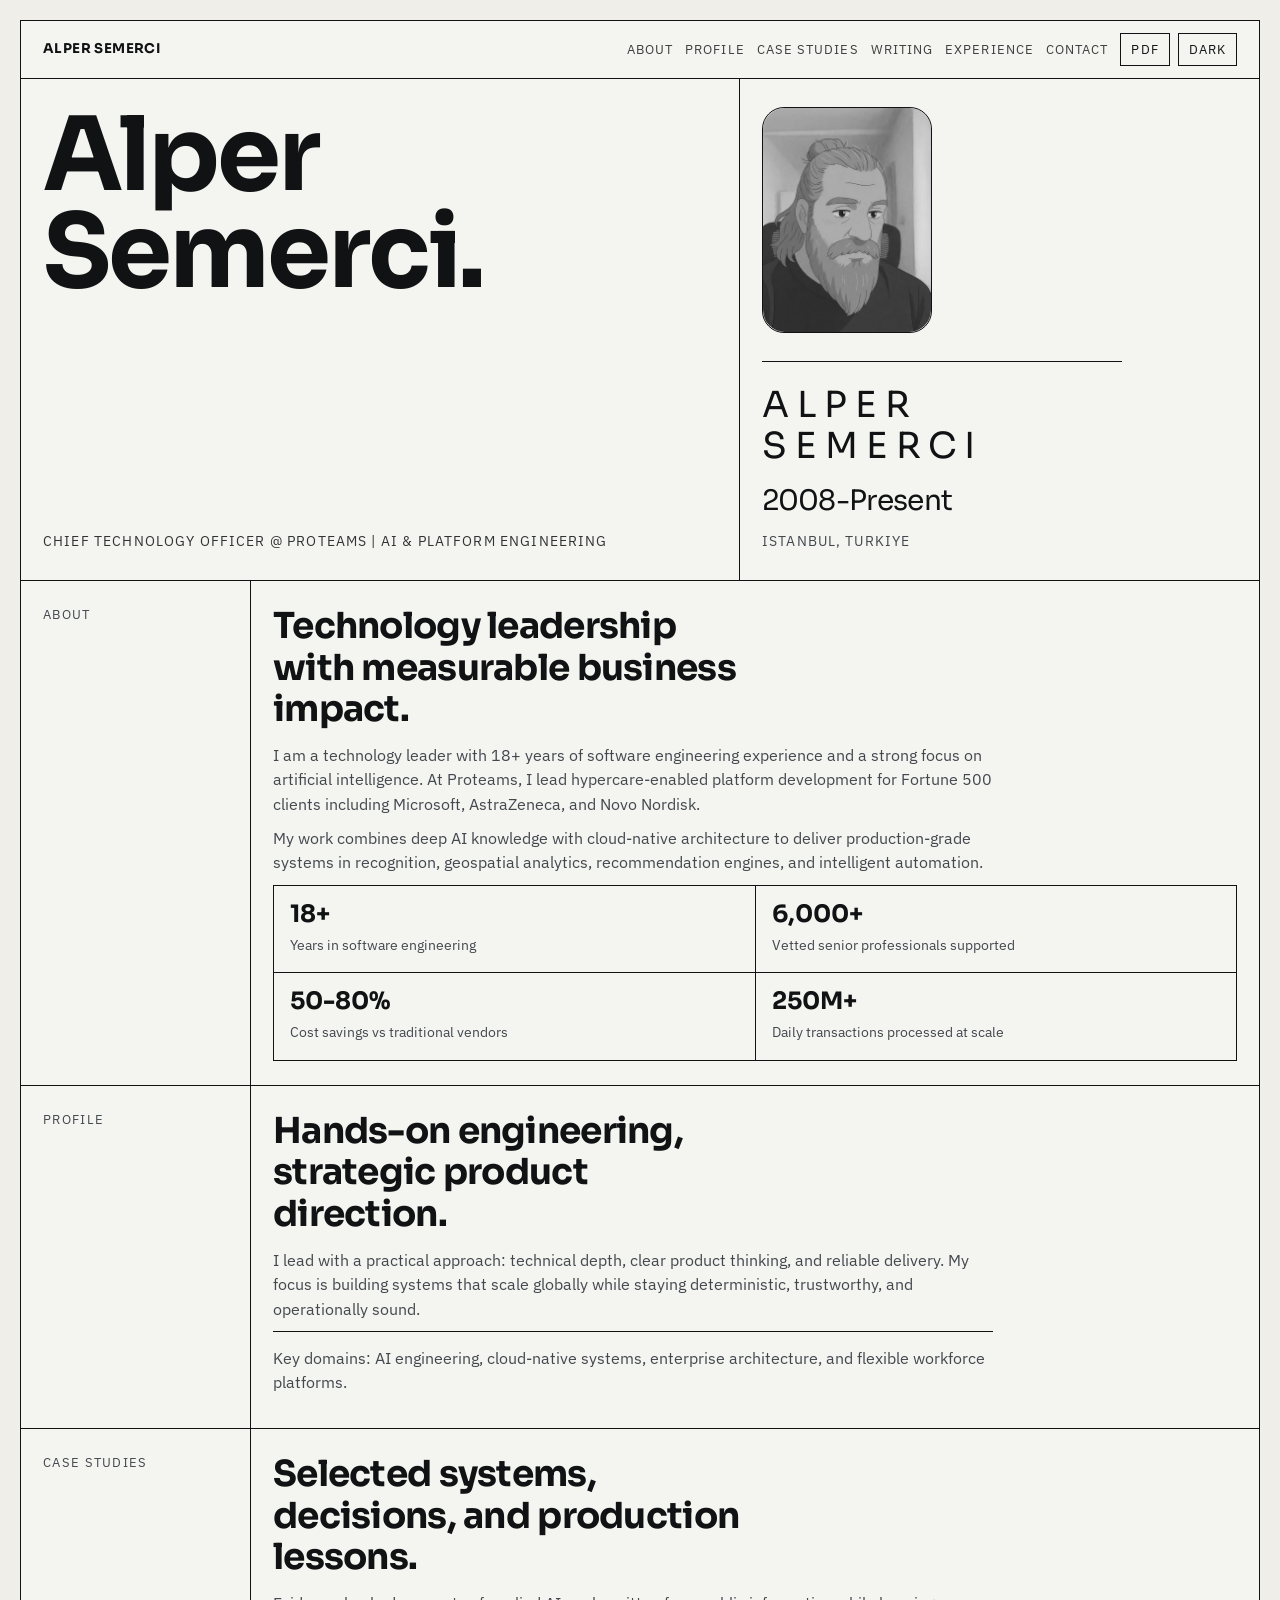
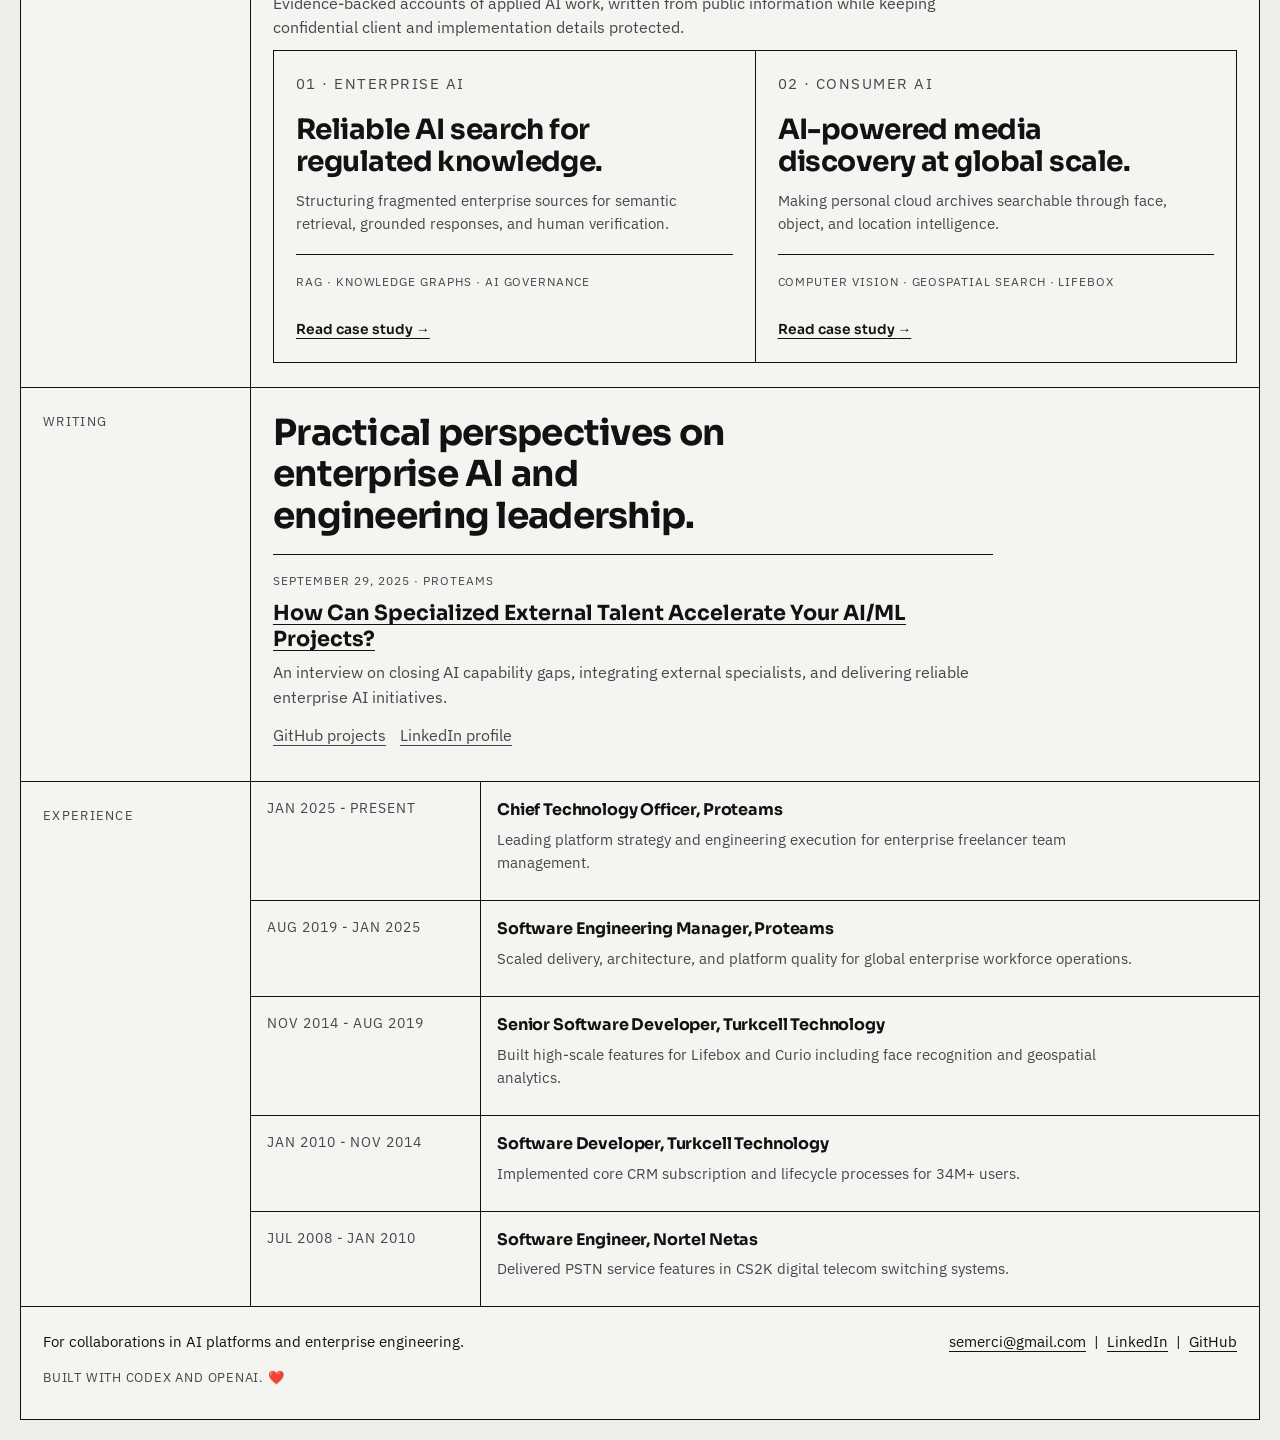
==== commit 213cb6ab: "Add SEO case studies and clean IDE files" ====
--- a/index.html
+++ b/index.html
@@ -56,7 +56,21 @@
           "dateModified": "2026-07-25",
           "mainEntity": {
             "@id": "https://alpersemerci.com/#person"
-          }
+          },
+          "hasPart": [
+            {
+              "@type": "Article",
+              "@id": "https://alpersemerci.com/case-studies/reliable-enterprise-ai-search/#article",
+              "headline": "Building Reliable Enterprise AI Search for Regulated Knowledge",
+              "url": "https://alpersemerci.com/case-studies/reliable-enterprise-ai-search/"
+            },
+            {
+              "@type": "Article",
+              "@id": "https://alpersemerci.com/case-studies/ai-media-discovery/#article",
+              "headline": "Making Personal Media Searchable with Face, Object, and Location Intelligence",
+              "url": "https://alpersemerci.com/case-studies/ai-media-discovery/"
+            }
+          ]
         },
         {
           "@type": "Person",
@@ -443,6 +457,66 @@
       transition: color 0.25s ease;
     }
 
+    .case-intro {
+      max-width: 72ch;
+      margin-bottom: 20px;
+    }
+
+    .case-grid {
+      display: grid;
+      grid-template-columns: repeat(2, minmax(0, 1fr));
+      border-top: 1px solid var(--line);
+      border-left: 1px solid var(--line);
+    }
+
+    .case-card {
+      display: flex;
+      min-height: 310px;
+      padding: 22px;
+      flex-direction: column;
+      border-right: 1px solid var(--line);
+      border-bottom: 1px solid var(--line);
+    }
+
+    .case-number {
+      margin-bottom: 42px;
+      color: var(--muted);
+      font-size: 0.76rem;
+      letter-spacing: 0.1em;
+      text-transform: uppercase;
+    }
+
+    .case-card h3 {
+      max-width: 18ch;
+      margin-bottom: 12px;
+      font-family: "Sora", sans-serif;
+      font-size: clamp(1.2rem, 2.3vw, 1.75rem);
+      line-height: 1.15;
+      letter-spacing: -0.02em;
+    }
+
+    .case-card p {
+      margin-bottom: 18px;
+      font-size: 0.92rem;
+    }
+
+    .case-card-meta {
+      margin-top: auto;
+      padding-top: 18px;
+      border-top: 1px solid var(--line);
+      font-size: 0.74rem !important;
+      letter-spacing: 0.08em;
+      text-transform: uppercase;
+    }
+
+    .case-card-link {
+      margin-top: 10px;
+      font-family: "Sora", sans-serif;
+      font-size: 0.86rem;
+      font-weight: 600;
+      text-underline-offset: 4px;
+    }
+
     .writing-item {
       max-width: 72ch;
       border-top: 1px solid var(--line);
@@ -565,6 +639,14 @@
 
       .impact {
         grid-template-columns: 1fr;
+      }
+
+      .case-grid {
+        grid-template-columns: 1fr;
+      }
+
+      .case-card {
+        min-height: 280px;
       }
 
       .hero-title {
@@ -628,6 +710,7 @@
         <nav class="nav" aria-label="Main navigation">
           <a href="#about">About</a>
           <a href="#profile">Profile</a>
+          <a href="#case-studies">Case studies</a>
           <a href="#writing">Writing</a>
           <a href="#experience">Experience</a>
           <a href="#contact">Contact</a>
@@ -702,6 +785,41 @@
         <p class="photo-note">
           Key domains: AI engineering, cloud-native systems, enterprise architecture, and flexible workforce platforms.
         </p>
+      </div>
+    </section>
+
+    <section class="section" id="case-studies">
+      <div class="section-label">Case Studies</div>
+      <div class="section-content">
+        <h2>Selected systems, decisions, and production lessons.</h2>
+        <p class="case-intro">
+          Evidence-backed accounts of applied AI work, written from public information while keeping confidential
+          client and implementation details protected.
+        </p>
+        <div class="case-grid">
+          <article class="case-card">
+            <p class="case-number">01 · Enterprise AI</p>
+            <h3>Reliable AI search for regulated knowledge.</h3>
+            <p>
+              Structuring fragmented enterprise sources for semantic retrieval, grounded responses, and human verification.
+            </p>
+            <p class="case-card-meta">RAG · Knowledge graphs · AI governance</p>
+            <a class="case-card-link" href="case-studies/reliable-enterprise-ai-search/">
+              Read case study <span aria-hidden="true">→</span>
+            </a>
+          </article>
+          <article class="case-card">
+            <p class="case-number">02 · Consumer AI</p>
+            <h3>AI-powered media discovery at global scale.</h3>
+            <p>
+              Making personal cloud archives searchable through face, object, and location intelligence.
+            </p>
+            <p class="case-card-meta">Computer vision · Geospatial search · Lifebox</p>
+            <a class="case-card-link" href="case-studies/ai-media-discovery/">
+              Read case study <span aria-hidden="true">→</span>
+            </a>
+          </article>
+        </div>
       </div>
     </section>
 
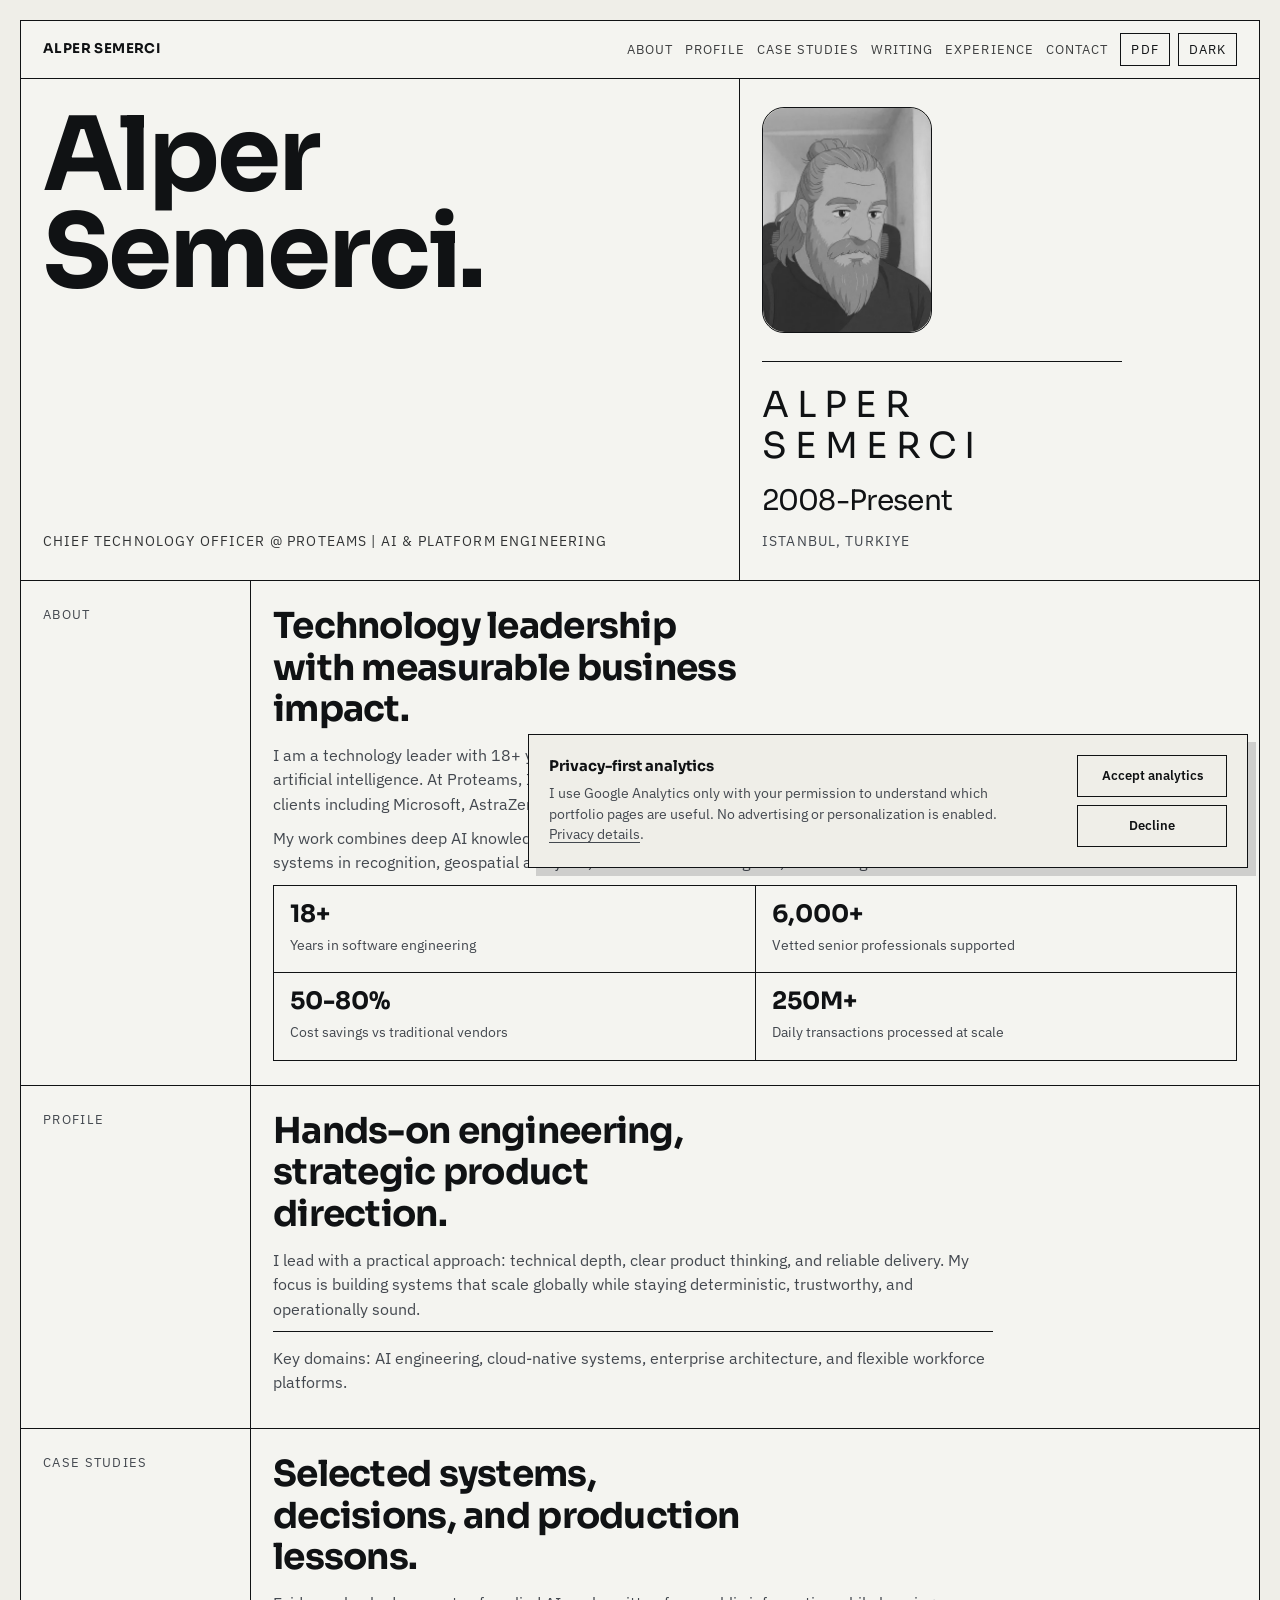
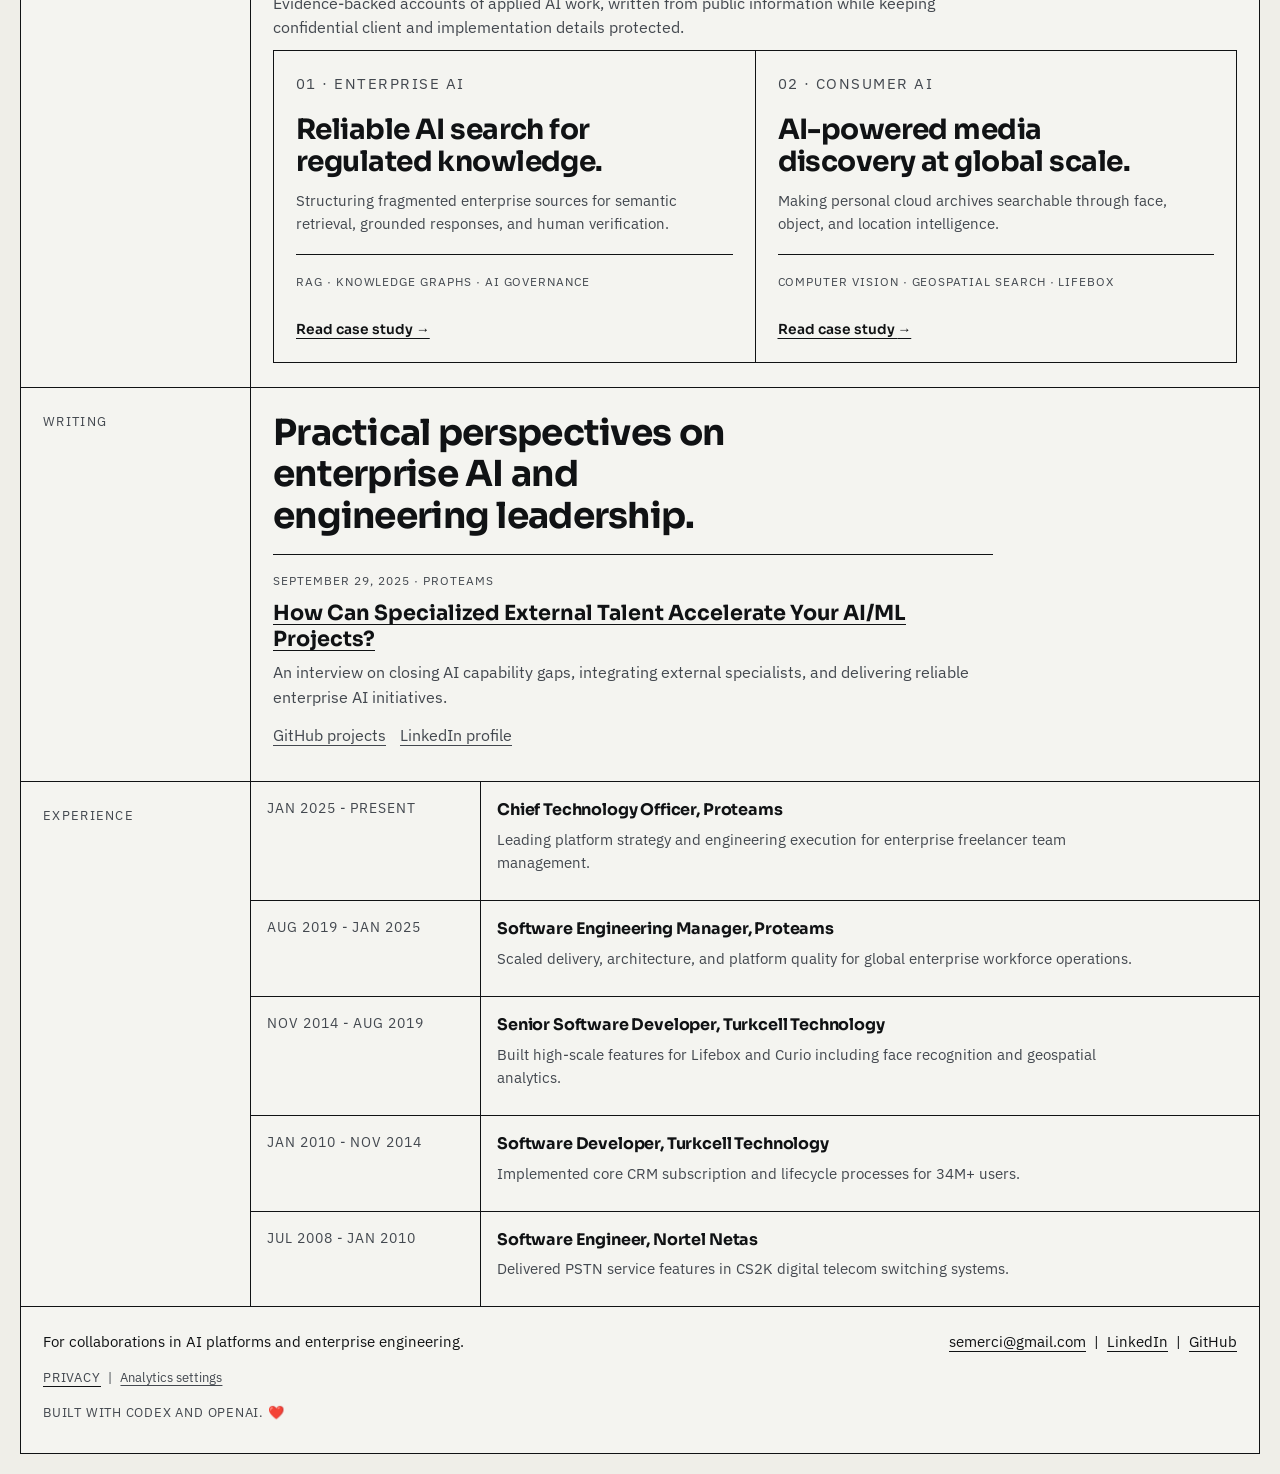
==== commit d5bf48c1: "Add privacy-first portfolio analytics" ====
--- a/index.html
+++ b/index.html
@@ -121,6 +121,7 @@
   <link rel="preconnect" href="https://fonts.googleapis.com" />
   <link rel="preconnect" href="https://fonts.gstatic.com" crossorigin />
   <link href="https://fonts.googleapis.com/css2?family=Sora:wght@400;600;700;800&amp;family=IBM+Plex+Sans:wght@400;500;600&amp;display=swap" rel="stylesheet" />
+  <link rel="stylesheet" href="analytics.css" />
   <style>
     :root {
       color-scheme: light;
@@ -804,7 +805,7 @@
               Structuring fragmented enterprise sources for semantic retrieval, grounded responses, and human verification.
             </p>
             <p class="case-card-meta">RAG · Knowledge graphs · AI governance</p>
-            <a class="case-card-link" href="case-studies/reliable-enterprise-ai-search/">
+            <a class="case-card-link" href="case-studies/reliable-enterprise-ai-search/" data-analytics-case-study="reliable-enterprise-ai-search">
               Read case study <span aria-hidden="true">→</span>
             </a>
           </article>
@@ -815,7 +816,7 @@
               Making personal cloud archives searchable through face, object, and location intelligence.
             </p>
             <p class="case-card-meta">Computer vision · Geospatial search · Lifebox</p>
-            <a class="case-card-link" href="case-studies/ai-media-discovery/">
+            <a class="case-card-link" href="case-studies/ai-media-discovery/" data-analytics-case-study="ai-media-discovery">
               Read case study <span aria-hidden="true">→</span>
             </a>
           </article>
@@ -897,10 +898,16 @@
         &nbsp;|&nbsp;
         <a href="https://github.com/alper-proteams" target="_blank" rel="me noopener noreferrer">GitHub</a>
       </p>
+      <p class="footer-note">
+        <a class="privacy-link" href="privacy/">Privacy</a>
+        &nbsp;|&nbsp;
+        <button class="analytics-settings" type="button" data-analytics-settings>Analytics settings</button>
+      </p>
       <p class="footer-note">Built with Codex and OpenAI. <span style="color:#e02424;">❤️</span></p>
     </footer>
   </main>
 
+  <script src="analytics.js"></script>
   <script>
     (function () {
       var storageKey = "portfolio-theme";
--- a/analytics.css
+++ b/analytics.css
@@ -0,0 +1,112 @@
+.analytics-consent {
+  position: fixed;
+  right: clamp(16px, 3vw, 32px);
+  bottom: clamp(16px, 3vw, 32px);
+  z-index: 1000;
+  display: grid;
+  grid-template-columns: minmax(0, 1fr) auto;
+  gap: 22px;
+  width: min(720px, calc(100vw - 32px));
+  padding: 20px;
+  border: 1px solid var(--line, #101214);
+  background: var(--bg, #efeee8);
+  color: var(--ink, #101214);
+  box-shadow: 8px 8px 0 rgba(16, 18, 20, 0.16);
+  font-family: "IBM Plex Sans", sans-serif;
+  line-height: 1.5;
+}
+
+.analytics-consent[hidden] {
+  display: none;
+}
+
+.analytics-consent__copy strong {
+  display: block;
+  margin-bottom: 6px;
+  font-family: "Sora", sans-serif;
+  font-size: 0.92rem;
+}
+
+.analytics-consent__copy p {
+  max-width: 58ch;
+  margin: 0;
+  color: var(--muted, #43484f);
+  font-size: 0.86rem;
+}
+
+.analytics-consent__copy a {
+  color: inherit;
+  text-underline-offset: 3px;
+}
+
+.analytics-consent__status:empty {
+  display: none;
+}
+
+.analytics-consent__status {
+  margin-top: 7px !important;
+  font-weight: 600;
+}
+
+.analytics-consent__actions {
+  display: grid;
+  align-content: center;
+  gap: 8px;
+  min-width: 150px;
+}
+
+.analytics-consent__actions button,
+.analytics-settings {
+  border: 1px solid var(--line, #101214);
+  background: transparent;
+  color: inherit;
+  font: inherit;
+  cursor: pointer;
+}
+
+.analytics-consent__actions button {
+  min-height: 42px;
+  padding: 8px 12px;
+  font-size: 0.82rem;
+  font-weight: 600;
+}
+
+.analytics-consent__actions button:hover,
+.analytics-consent__actions button:focus-visible,
+.analytics-settings:hover,
+.analytics-settings:focus-visible {
+  background: var(--ink, #101214);
+  color: var(--bg, #efeee8);
+}
+
+.analytics-consent__actions button:focus-visible,
+.analytics-settings:focus-visible {
+  outline: 3px solid var(--accent, #716b3c);
+  outline-offset: 2px;
+}
+
+.analytics-settings {
+  padding: 0;
+  border: 0;
+  text-decoration: underline;
+  text-underline-offset: 3px;
+}
+
+@media (max-width: 680px) {
+  .analytics-consent {
+    grid-template-columns: 1fr;
+    gap: 16px;
+  }
+
+  .analytics-consent__actions {
+    grid-template-columns: 1fr 1fr;
+  }
+}
+
+@media print {
+  .analytics-consent,
+  .analytics-settings,
+  .privacy-link {
+    display: none !important;
+  }
+}
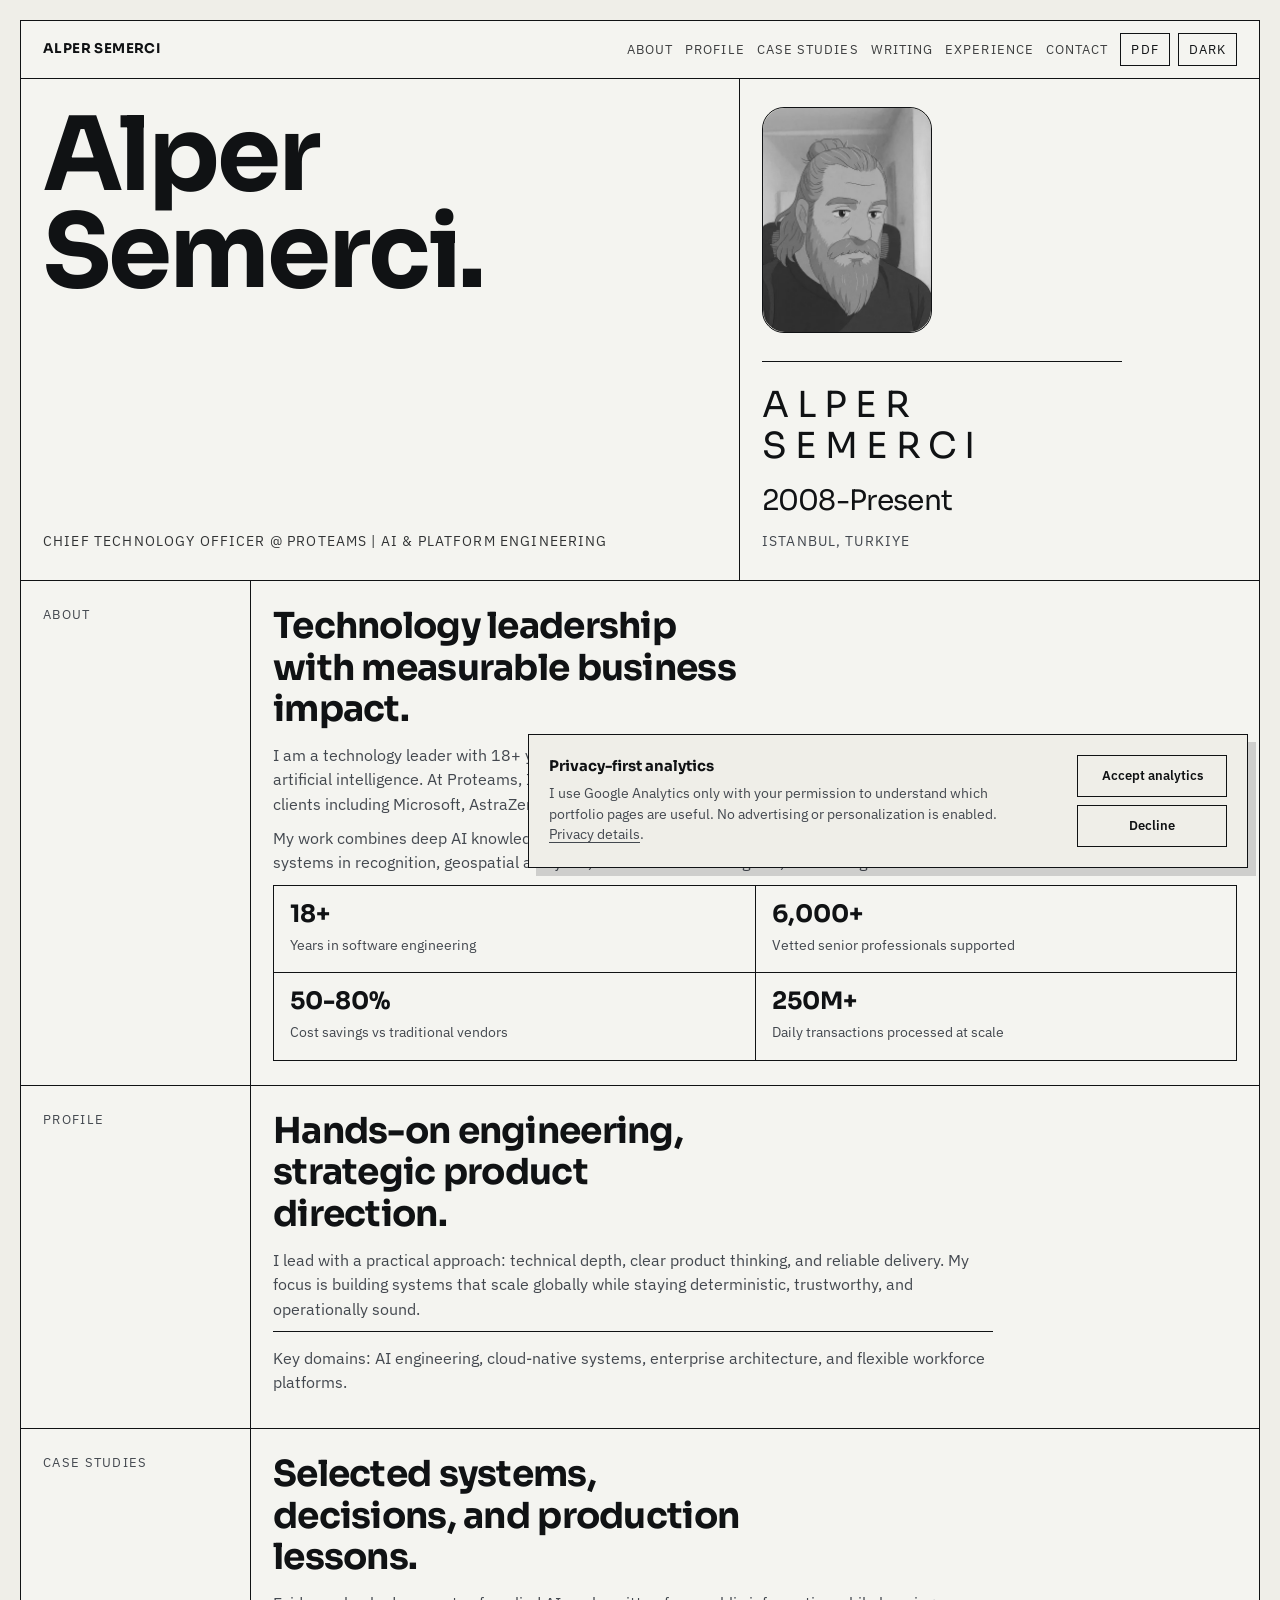
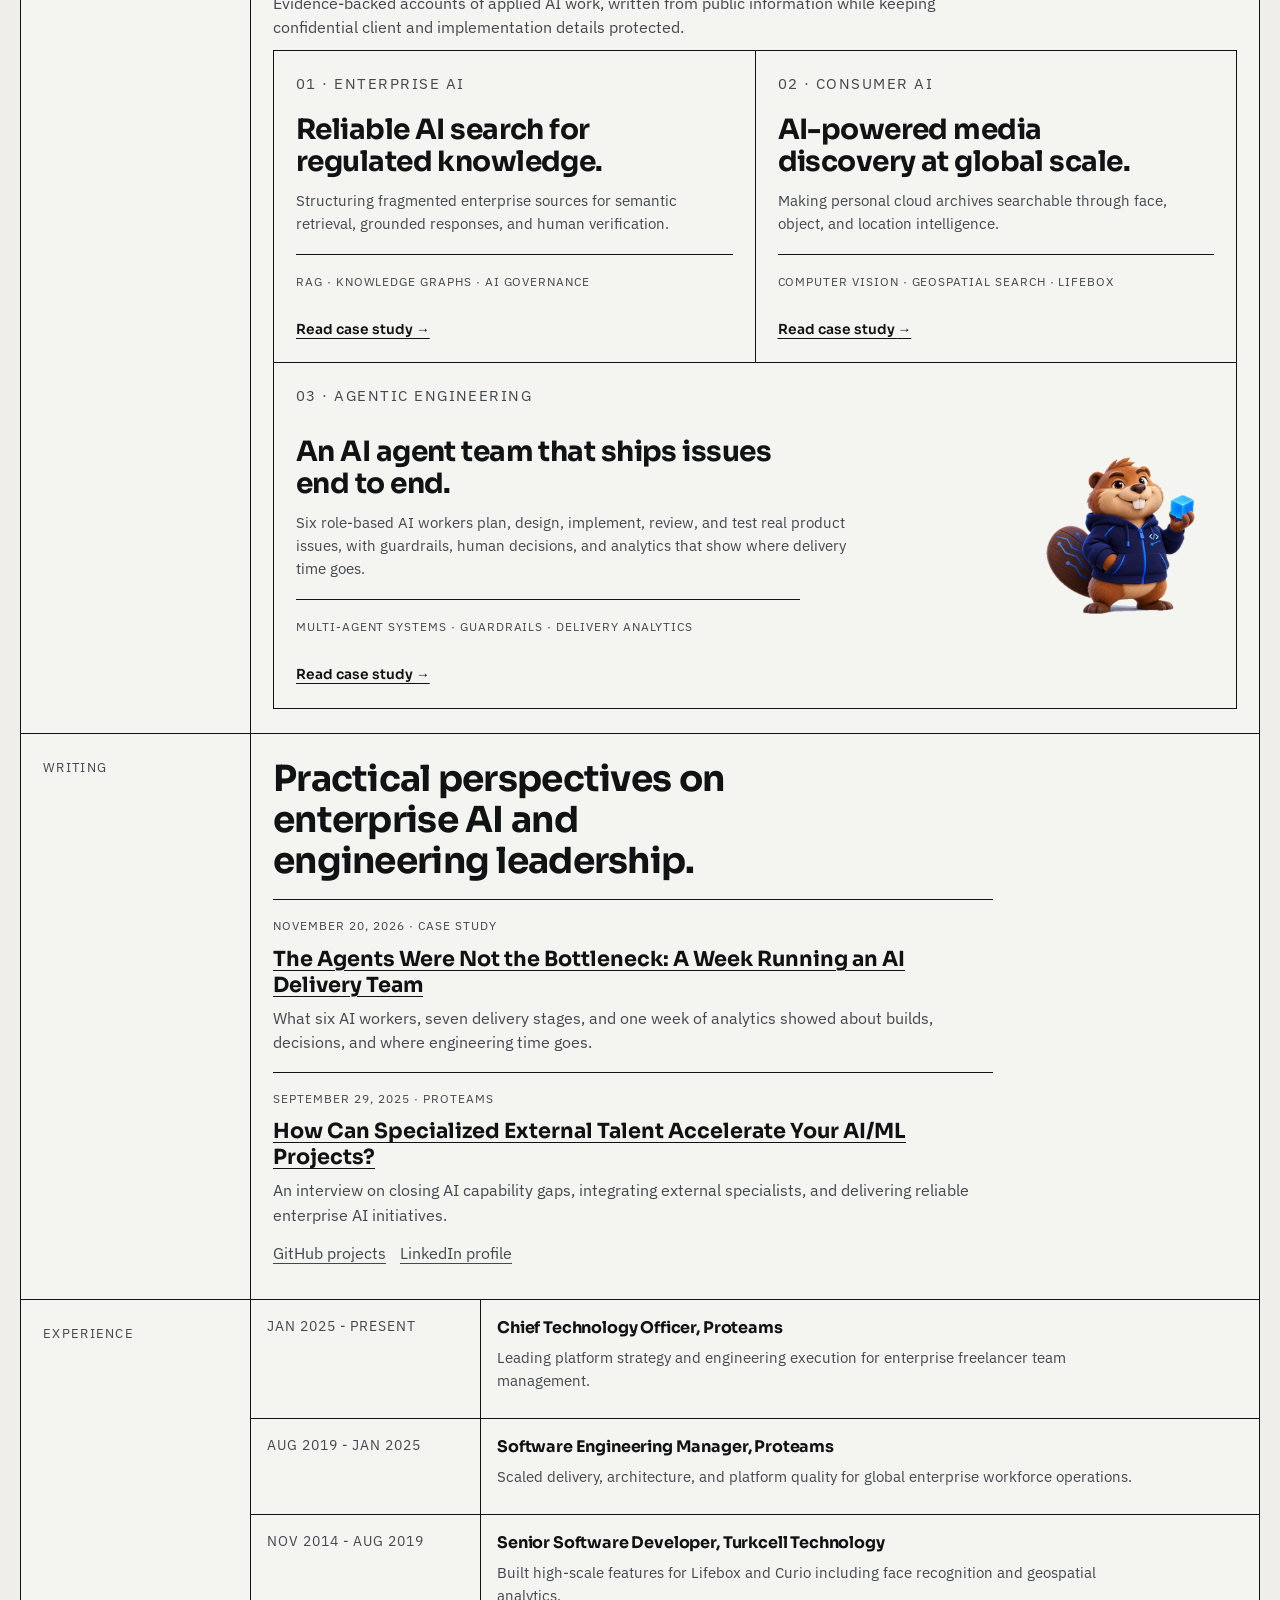
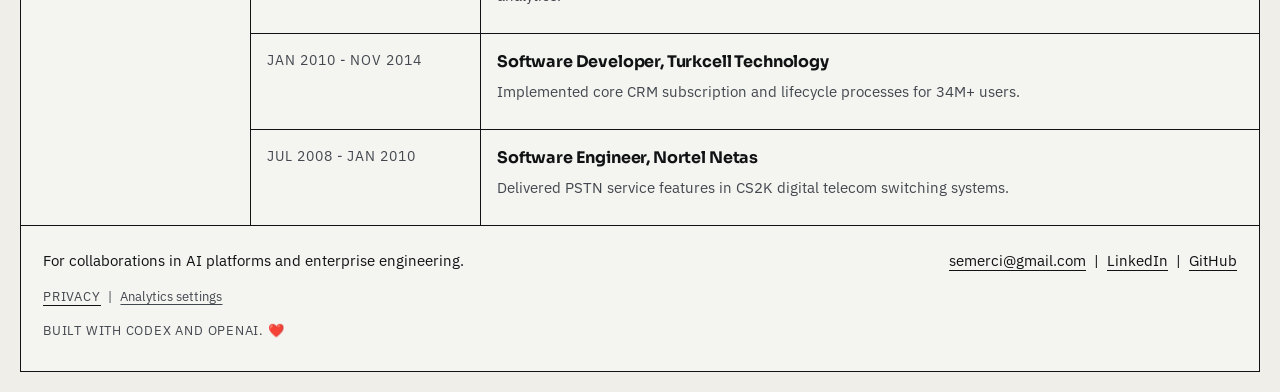
==== commit 8276abca: "Add AI agent delivery team case study Add a third case study on the six-role AI agent team, illustra" ====
--- a/index.html
+++ b/index.html
@@ -53,7 +53,7 @@
           "isPartOf": {
             "@id": "https://alpersemerci.com/#website"
           },
-          "dateModified": "2026-07-25",
+          "dateModified": "2026-11-20",
           "mainEntity": {
             "@id": "https://alpersemerci.com/#person"
           },
@@ -69,6 +69,12 @@
               "@id": "https://alpersemerci.com/case-studies/ai-media-discovery/#article",
               "headline": "Making Personal Media Searchable with Face, Object, and Location Intelligence",
               "url": "https://alpersemerci.com/case-studies/ai-media-discovery/"
+            },
+            {
+              "@type": "Article",
+              "@id": "https://alpersemerci.com/case-studies/ai-agent-delivery-team/#article",
+              "headline": "Building an AI Agent Team That Ships Issues End to End",
+              "url": "https://alpersemerci.com/case-studies/ai-agent-delivery-team/"
             }
           ]
         },
@@ -518,6 +524,41 @@
       text-underline-offset: 4px;
     }
 
+    .case-card-featured {
+      grid-column: 1 / -1;
+      min-height: 0;
+      flex-direction: row;
+      align-items: center;
+      gap: clamp(18px, 4vw, 48px);
+    }
+
+    .case-card-body {
+      display: flex;
+      min-width: 0;
+      flex: 1;
+      flex-direction: column;
+      align-self: stretch;
+    }
+
+    .case-card-featured .case-number {
+      margin-bottom: 28px;
+    }
+
+    .case-card-featured h3 {
+      max-width: 24ch;
+    }
+
+    .case-card-featured .case-card-body > p:not(.case-number):not(.case-card-meta) {
+      max-width: 62ch;
+    }
+
+    .case-card-art {
+      display: block;
+      width: clamp(104px, 15vw, 168px);
+      height: auto;
+      flex: none;
+    }
+
     .writing-item {
       max-width: 72ch;
       border-top: 1px solid var(--line);
@@ -648,6 +689,16 @@
 
       .case-card {
         min-height: 280px;
+      }
+
+      .case-card-featured {
+        min-height: 0;
+        flex-direction: column-reverse;
+        align-items: flex-start;
+      }
+
+      .case-card-art {
+        width: 104px;
       }
 
       .hero-title {
@@ -820,6 +871,29 @@
               Read case study <span aria-hidden="true">→</span>
             </a>
           </article>
+          <article class="case-card case-card-featured">
+            <div class="case-card-body">
+              <p class="case-number">03 · Agentic Engineering</p>
+              <h3>An AI agent team that ships issues end to end.</h3>
+              <p>
+                Six role-based AI workers plan, design, implement, review, and test real product issues, with
+                guardrails, human decisions, and analytics that show where delivery time goes.
+              </p>
+              <p class="case-card-meta">Multi-agent systems · Guardrails · Delivery analytics</p>
+              <a class="case-card-link" href="case-studies/ai-agent-delivery-team/" data-analytics-case-study="ai-agent-delivery-team">
+                Read case study <span aria-hidden="true">→</span>
+              </a>
+            </div>
+            <img
+              class="case-card-art"
+              src="case-studies/ai-agent-delivery-team/brix.webp"
+              width="256"
+              height="240"
+              loading="lazy"
+              decoding="async"
+              alt="Brix, the builder beaver mascot of the agent team dashboard"
+            />
+          </article>
         </div>
       </div>
     </section>
@@ -828,6 +902,17 @@
       <div class="section-label">Writing</div>
       <div class="section-content">
         <h2>Practical perspectives on enterprise AI and engineering leadership.</h2>
+        <article class="writing-item">
+          <p class="writing-meta"><time datetime="2026-11-20">November 20, 2026</time> · Case study</p>
+          <h3>
+            <a href="case-studies/ai-agent-delivery-team/" data-analytics-case-study="ai-agent-delivery-team">
+              The Agents Were Not the Bottleneck: A Week Running an AI Delivery Team
+            </a>
+          </h3>
+          <p>
+            What six AI workers, seven delivery stages, and one week of analytics showed about builds, decisions, and where engineering time goes.
+          </p>
+        </article>
         <article class="writing-item">
           <p class="writing-meta"><time datetime="2025-09-29">September 29, 2025</time> · Proteams</p>
           <h3>
